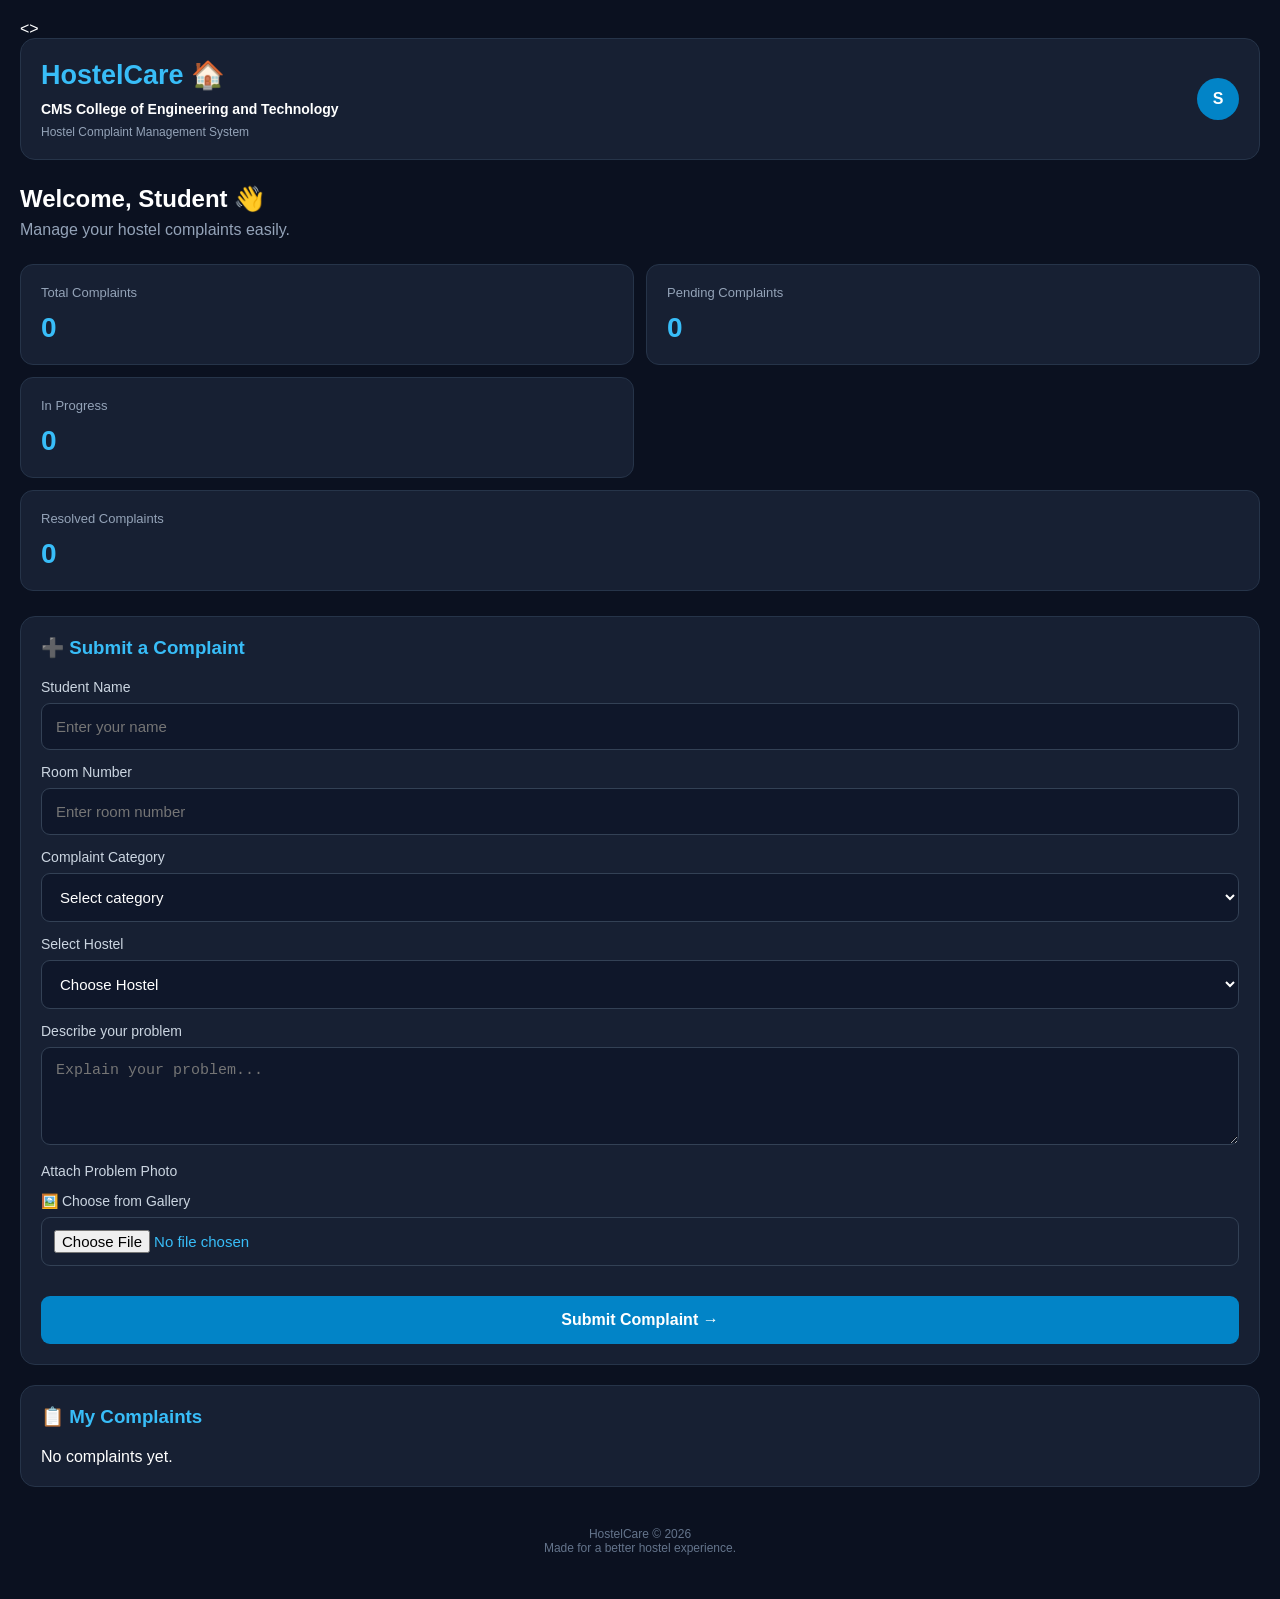
==== student.html @ 088b3d80 "Rename index.html to student.html" ====
<!DOCTYPE html>
<html lang="en">
<>
 <link rel="stylesheet" href="./style.css?v=2"> <meta charset="UTF-8">
  <meta name="viewport" content="width=device-width, initial-scale=1.0">
  <title>HostelCare Dashboard</title>
  <link rel="stylesheet" href="style.css">
</head>

<body>

<header class="header">
  <div>
    <h1>HostelCare 🏠</h1>
    <h3>CMS College of Engineering and Technology</h3>
    <p>Hostel Complaint Management System</p>
  </div>
  <div class="profile">S</div>
</header>

<section class="welcome">
  <h2>Welcome, Student 👋</h2>
  <p>Manage your hostel complaints easily.</p>
</section>

<section class="dashboard">

  <div class="stat-card">
    <p>Total Complaints</p>
    <h2 id="total">0</h2>
  </div>

  <div class="stat-card">
    <p>Pending Complaints</p>
    <h2 id="pending">0</h2>
  </div>
 
<div class="stat-card">
  <p>In Progress</p>
  <h2 id="inProgress">0</h2>
</div>
 
  <div class="stat-card">
    <p>Resolved Complaints</p>
    <h2 id="resolved">0</h2>
  </div>

</section>

<section class="panel">
  <h3>➕ Submit a Complaint</h3>

  <form id="complaintForm">

    <label>Student Name</label>
    <input id="student" type="text" placeholder="Enter your name" required>

    <label>Room Number</label>
    <input id="room" type="text" placeholder="Enter room number" required>

    <label>Complaint Category</label>
    <select id="category" required>
      <option value="">Select category</option>
      <option>Water Problem</option>
      <option>Bathroom Problem</option>
      <option>Electricity Problem</option>
      <option>Food Problem</option>
      <option>Wi-Fi Problem</option>
      <option>Other</option>
    </select>

    <label>Select Hostel</label>
    <select id="hostel" required>
      <option value="">Choose Hostel</option>
      <option>Boys Hostel</option>
      <option>Girls Hostel</option>
    </select>

    <label>Describe your problem</label>
    <textarea id="description" placeholder="Explain your problem..." rows="4" required></textarea>

    <label>Attach Problem Photo</label>
    <label for="galleryPhoto">🖼️ Choose from Gallery</label>
    <input type="file" id="galleryPhoto" accept="image/*">

    <div id="photoPreview"></div>

    <button type="submit">Submit Complaint →</button>

  </form>
</section>

<section class="panel">
  <h3>📋 My Complaints</h3>
  <div id="complaintList">
    <p>No complaints yet.</p>
  </div>
</section>

<footer>
  <p>HostelCare © 2026</p>
  <p>Made for a better hostel experience.</p>
</footer>

<script src="script.js"></script>
</body>
</html>
---- style.css ----
* {
  margin: 0;
  padding: 0;
  box-sizing: border-box;
}

body {
  background: #0b1120;
  color: #ffffff;
  font-family: Arial, sans-serif;
  padding: 20px;
}

.header {
  display: flex;
  justify-content: space-between;
  align-items: center;
  background: #172033;
  padding: 20px;
  border-radius: 15px;
  border: 1px solid #263449;
  margin-bottom: 25px;
}

.header h1 {
  color: #38bdf8;
  font-size: 27px;
  margin-bottom: 10px;
}

.header h3 {
  font-size: 14px;
  color: #ffffff;
  margin-bottom: 8px;
}

.header p {
  color: #94a3b8;
  font-size: 12px;
}

.profile {
  background: #0284c7;
  width: 42px;
  height: 42px;
  border-radius: 50%;
  display: flex;
  align-items: center;
  justify-content: center;
  font-weight: bold;
}

.welcome {
  margin-bottom: 25px;
}

.welcome h2 {
  margin-bottom: 8px;
}

.welcome p {
  color: #94a3b8;
}

.dashboard {
  display: grid;
  grid-template-columns: 1fr 1fr;
  gap: 12px;
  margin-bottom: 25px;
}

.stat-card {
  background: #172033;
  padding: 20px;
  border-radius: 13px;
  border: 1px solid #263449;
}

.stat-card:last-child {
  grid-column: span 2;
}

.stat-card p {
  color: #94a3b8;
  font-size: 13px;
}

.stat-card h2 {
  color: #38bdf8;
  font-size: 28px;
  margin-top: 12px;
}

.panel {
  background: #172033;
  padding: 20px;
  border-radius: 15px;
  border: 1px solid #263449;
  margin-bottom: 20px;
}

.panel h3 {
  color: #38bdf8;
  margin-bottom: 20px;
}

label {
  display: block;
  margin: 14px 0 8px;
  color: #cbd5e1;
  font-size: 14px;
}

input, select, textarea {
  width: 100%;
  padding: 14px;
  background: #0f172a;
  color: white;
  border: 1px solid #334155;
  border-radius: 9px;
  font-size: 15px;
}

textarea {
  resize: vertical;
}

button {
  width: 100%;
  padding: 15px;
  margin-top: 18px;
  background: #0284c7;
  color: white;
  border: none;
  border-radius: 9px;
  font-size: 16px;
  font-weight: bold;
  cursor: pointer;
}

button:active {
  background: #0369a1;
}

footer {
  text-align: center;
  color: #64748b;
  font-size: 12px;
  padding: 20px;
}

input[type="file"] {
  background: #172033;
  padding: 12px;
  margin-bottom: 12px;
  color: #38bdf8;
}

#photoPreview img {
  width: 100%;
  max-height: 250px;
  object-fit: contain;
  border-radius: 12px;
  margin-top: 12px;
  border: 1px solid #38bdf8;
}

/* Complaint cards */

.complaint {
  background: #0f172a;
  border: 1px solid #334155;
  border-radius: 12px;
  padding: 15px;
  margin-bottom: 15px;
  overflow-wrap: anywhere;
}

.complaint h3 {
  color: #38bdf8;
  margin-bottom: 12px;
}

.complaint p {
  color: #cbd5e1;
  margin-bottom: 8px;
}

/* Mobile responsive design */

@media (max-width: 480px) {
  body {
    padding: 12px;
  }

  .header {
    padding: 15px;
    gap: 10px;
  }

  .header h1 {
    font-size: 23px;
  }

  .header h3 {
    font-size: 12px;
  }

  .panel {
    padding: 15px;
  }

  .dashboard {
    gap: 10px;
  }

  .stat-card {
    padding: 15px;
  }

  input, select, textarea {
    font-size: 14px;
  }
  }
---- style.css ----
* {
  margin: 0;
  padding: 0;
  box-sizing: border-box;
}

body {
  background: #0b1120;
  color: #ffffff;
  font-family: Arial, sans-serif;
  padding: 20px;
}

.header {
  display: flex;
  justify-content: space-between;
  align-items: center;
  background: #172033;
  padding: 20px;
  border-radius: 15px;
  border: 1px solid #263449;
  margin-bottom: 25px;
}

.header h1 {
  color: #38bdf8;
  font-size: 27px;
  margin-bottom: 10px;
}

.header h3 {
  font-size: 14px;
  color: #ffffff;
  margin-bottom: 8px;
}

.header p {
  color: #94a3b8;
  font-size: 12px;
}

.profile {
  background: #0284c7;
  width: 42px;
  height: 42px;
  border-radius: 50%;
  display: flex;
  align-items: center;
  justify-content: center;
  font-weight: bold;
}

.welcome {
  margin-bottom: 25px;
}

.welcome h2 {
  margin-bottom: 8px;
}

.welcome p {
  color: #94a3b8;
}

.dashboard {
  display: grid;
  grid-template-columns: 1fr 1fr;
  gap: 12px;
  margin-bottom: 25px;
}

.stat-card {
  background: #172033;
  padding: 20px;
  border-radius: 13px;
  border: 1px solid #263449;
}

.stat-card:last-child {
  grid-column: span 2;
}

.stat-card p {
  color: #94a3b8;
  font-size: 13px;
}

.stat-card h2 {
  color: #38bdf8;
  font-size: 28px;
  margin-top: 12px;
}

.panel {
  background: #172033;
  padding: 20px;
  border-radius: 15px;
  border: 1px solid #263449;
  margin-bottom: 20px;
}

.panel h3 {
  color: #38bdf8;
  margin-bottom: 20px;
}

label {
  display: block;
  margin: 14px 0 8px;
  color: #cbd5e1;
  font-size: 14px;
}

input, select, textarea {
  width: 100%;
  padding: 14px;
  background: #0f172a;
  color: white;
  border: 1px solid #334155;
  border-radius: 9px;
  font-size: 15px;
}

textarea {
  resize: vertical;
}

button {
  width: 100%;
  padding: 15px;
  margin-top: 18px;
  background: #0284c7;
  color: white;
  border: none;
  border-radius: 9px;
  font-size: 16px;
  font-weight: bold;
  cursor: pointer;
}

button:active {
  background: #0369a1;
}

footer {
  text-align: center;
  color: #64748b;
  font-size: 12px;
  padding: 20px;
}

input[type="file"] {
  background: #172033;
  padding: 12px;
  margin-bottom: 12px;
  color: #38bdf8;
}

#photoPreview img {
  width: 100%;
  max-height: 250px;
  object-fit: contain;
  border-radius: 12px;
  margin-top: 12px;
  border: 1px solid #38bdf8;
}

/* Complaint cards */

.complaint {
  background: #0f172a;
  border: 1px solid #334155;
  border-radius: 12px;
  padding: 15px;
  margin-bottom: 15px;
  overflow-wrap: anywhere;
}

.complaint h3 {
  color: #38bdf8;
  margin-bottom: 12px;
}

.complaint p {
  color: #cbd5e1;
  margin-bottom: 8px;
}

/* Mobile responsive design */

@media (max-width: 480px) {
  body {
    padding: 12px;
  }

  .header {
    padding: 15px;
    gap: 10px;
  }

  .header h1 {
    font-size: 23px;
  }

  .header h3 {
    font-size: 12px;
  }

  .panel {
    padding: 15px;
  }

  .dashboard {
    gap: 10px;
  }

  .stat-card {
    padding: 15px;
  }

  input, select, textarea {
    font-size: 14px;
  }
  }
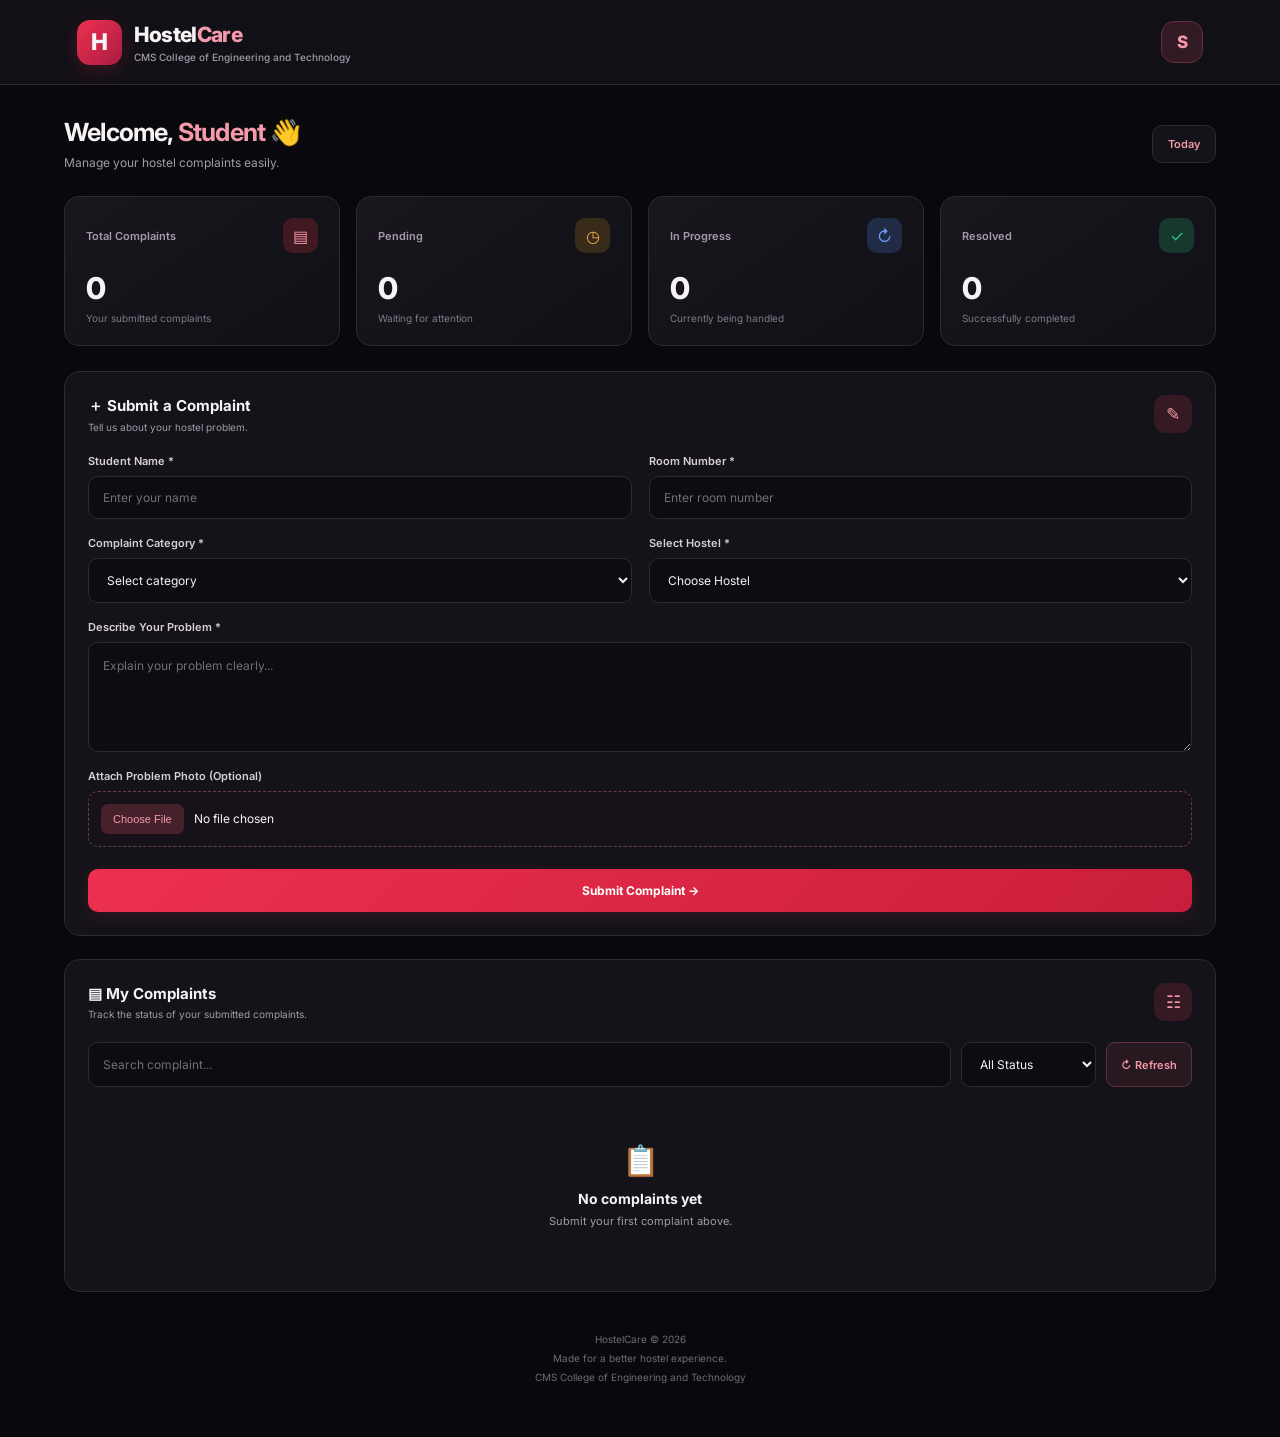
==== commit 8dbd51bd: "Update student dashboard layout and styles Refactor student dashboard HTML structure and styles." ====
--- a/student.html
+++ b/student.html
@@ -1,110 +1,1039 @@
 
 <!DOCTYPE html>
 <html lang="en">
-<>
- <link rel="stylesheet" href="./style.css?v=2"> <meta charset="UTF-8">
-  <meta name="viewport" content="width=device-width, initial-scale=1.0">
-  <title>HostelCare Dashboard</title>
-  <link rel="stylesheet" href="style.css">
+<head>
+<meta charset="UTF-8">
+<meta name="viewport" content="width=device-width, initial-scale=1.0">
+<meta name="theme-color" content="#09090d">
+<title>HostelCare | Student Dashboard</title>
+
+<link rel="preconnect" href="https://fonts.googleapis.com">
+<link href="https://fonts.googleapis.com/css2?family=Inter:wght@400;500;600;700;800&display=swap" rel="stylesheet">
+
+<style>
+:root {
+  --bg:#09090d;
+  --surface:#141319;
+  --surface2:#1c1921;
+  --red:#ed304f;
+  --red-dark:#c91e3b;
+  --rose:#f49aaa;
+  --text:#f7f3f5;
+  --muted:#a39ba7;
+  --border:#302832;
+  --green:#32c58a;
+  --orange:#f3ad4e;
+  --blue:#729bff;
+}
+
+* {
+  margin:0;
+  padding:0;
+  box-sizing:border-box;
+}
+
+body {
+  font-family:Inter,sans-serif;
+  background:var(--bg);
+  color:var(--text);
+  min-height:100vh;
+}
+
+button,input,select,textarea {
+  font:inherit;
+}
+
+button { cursor:pointer; }
+
+.header {
+  min-height:85px;
+  padding:18px 6%;
+  background:#111016;
+  border-bottom:1px solid var(--border);
+  display:flex;
+  align-items:center;
+  justify-content:space-between;
+  gap:15px;
+}
+
+.brand {
+  display:flex;
+  align-items:center;
+  gap:12px;
+}
+
+.brand-icon {
+  width:45px;
+  height:45px;
+  background:linear-gradient(135deg,var(--red),#a91d43);
+  border-radius:13px;
+  display:grid;
+  place-items:center;
+  font-size:23px;
+  font-weight:800;
+  box-shadow:0 5px 20px #ed304f33;
+}
+
+.brand h1 {
+  font-size:21px;
+  font-weight:800;
+  letter-spacing:-.7px;
+}
+
+.brand h1 span { color:var(--rose); }
+
+.brand h3 {
+  font-size:10px;
+  color:var(--muted);
+  margin-top:4px;
+  font-weight:500;
+}
+
+.profile {
+  width:42px;
+  height:42px;
+  display:grid;
+  place-items:center;
+  border-radius:13px;
+  background:#321923;
+  color:var(--rose);
+  border:1px solid #63303d;
+  font-weight:800;
+  font-size:17px;
+}
+
+.container {
+  width:90%;
+  max-width:1250px;
+  margin:auto;
+  padding:32px 0 45px;
+}
+
+.welcome {
+  display:flex;
+  justify-content:space-between;
+  align-items:center;
+  gap:15px;
+  margin-bottom:26px;
+}
+
+.welcome h2 {
+  font-size:25px;
+  letter-spacing:-.8px;
+}
+
+.welcome h2 span { color:var(--rose); }
+
+.welcome p {
+  color:var(--muted);
+  font-size:12px;
+  margin-top:8px;
+}
+
+.date-box {
+  padding:11px 15px;
+  background:var(--surface);
+  border:1px solid var(--border);
+  border-radius:10px;
+  color:var(--rose);
+  font-size:11px;
+  font-weight:600;
+}
+
+/* STATISTICS */
+
+.dashboard {
+  display:grid;
+  grid-template-columns:repeat(4,minmax(0,1fr));
+  gap:16px;
+  margin-bottom:25px;
+}
+
+.stat-card {
+  background:linear-gradient(145deg,#19161e,#111016);
+  border:1px solid var(--border);
+  border-radius:15px;
+  padding:21px;
+  transition:.2s;
+}
+
+.stat-card:hover {
+  transform:translateY(-3px);
+  border-color:#743044;
+}
+
+.stat-top {
+  display:flex;
+  justify-content:space-between;
+  align-items:center;
+}
+
+.stat-card p {
+  color:var(--muted);
+  font-size:11px;
+  font-weight:600;
+}
+
+.stat-icon {
+  width:35px;
+  height:35px;
+  display:grid;
+  place-items:center;
+  border-radius:10px;
+  font-size:16px;
+}
+
+.red { background:#401923; color:var(--rose); }
+.orange { background:#392b19; color:var(--orange); }
+.blue { background:#202b45; color:var(--blue); }
+.green { background:#17382c; color:var(--green); }
+
+.stat-card h2 {
+  font-size:30px;
+  margin-top:17px;
+  font-weight:800;
+}
+
+.stat-note {
+  font-size:10px;
+  color:#817986;
+  margin-top:6px;
+}
+
+/* PANELS */
+
+.panel {
+  background:var(--surface);
+  border:1px solid var(--border);
+  border-radius:16px;
+  padding:23px;
+  margin-bottom:23px;
+  min-width:0;
+}
+
+.panel-heading {
+  display:flex;
+  justify-content:space-between;
+  align-items:center;
+  gap:10px;
+  margin-bottom:21px;
+}
+
+.panel-heading h3 {
+  font-size:15px;
+}
+
+.panel-heading p {
+  color:var(--muted);
+  font-size:10px;
+  margin-top:5px;
+}
+
+.heading-icon {
+  width:38px;
+  height:38px;
+  display:grid;
+  place-items:center;
+  background:#351923;
+  color:var(--rose);
+  border-radius:11px;
+  font-size:17px;
+}
+
+/* FORM */
+
+.form-grid {
+  display:grid;
+  grid-template-columns:1fr 1fr;
+  gap:17px;
+}
+
+.form-group {
+  display:flex;
+  flex-direction:column;
+  gap:8px;
+  min-width:0;
+}
+
+.form-group.full {
+  grid-column:1/-1;
+}
+
+label {
+  color:#d8cfd7;
+  font-size:11px;
+  font-weight:600;
+}
+
+input,select,textarea {
+  width:100%;
+  background:#0d0c11;
+  border:1px solid var(--border);
+  color:var(--text);
+  padding:13px 14px;
+  border-radius:10px;
+  outline:none;
+  font-size:12px;
+  transition:.2s;
+}
+
+input::placeholder,textarea::placeholder {
+  color:#756d78;
+}
+
+input:focus,select:focus,textarea:focus {
+  border-color:var(--red);
+  box-shadow:0 0 0 3px #ed304f16;
+}
+
+select option {
+  background:#17141c;
+  color:white;
+}
+
+textarea {
+  resize:vertical;
+  min-height:110px;
+  line-height:1.6;
+}
+
+.file-input {
+  padding:12px;
+  border:1px dashed #68404b;
+  background:#171219;
+}
+
+.file-input::file-selector-button {
+  background:#46202b;
+  border:0;
+  padding:9px 12px;
+  color:var(--rose);
+  border-radius:7px;
+  margin-right:10px;
+  cursor:pointer;
+  font-size:11px;
+}
+
+#photoPreview {
+  display:none;
+  margin-top:10px;
+}
+
+#photoPreview img {
+  max-width:180px;
+  max-height:150px;
+  border-radius:10px;
+  border:1px solid var(--border);
+  object-fit:cover;
+}
+
+.remove-photo {
+  display:block;
+  background:none;
+  border:0;
+  color:var(--rose);
+  font-size:10px;
+  margin-top:7px;
+}
+
+.submit-btn {
+  width:100%;
+  padding:14px;
+  border:0;
+  border-radius:10px;
+  background:linear-gradient(135deg,var(--red),var(--red-dark));
+  color:white;
+  font-weight:700;
+  font-size:12px;
+  margin-top:5px;
+  box-shadow:0 5px 18px #ed304f25;
+  transition:.2s;
+}
+
+.submit-btn:hover {
+  transform:translateY(-2px);
+  box-shadow:0 8px 24px #ed304f40;
+}
+
+.submit-btn:disabled {
+  opacity:.6;
+  cursor:not-allowed;
+  transform:none;
+}
+
+/* MY COMPLAINTS */
+
+.complaint-toolbar {
+  display:flex;
+  gap:10px;
+  margin-bottom:15px;
+  flex-wrap:wrap;
+}
+
+.complaint-toolbar input {
+  flex:1;
+  min-width:160px;
+}
+
+.complaint-toolbar select {
+  width:auto;
+  min-width:135px;
+}
+
+.refresh-btn {
+  background:#281820;
+  color:var(--rose);
+  border:1px solid #60303d;
+  border-radius:9px;
+  padding:0 14px;
+  font-size:11px;
+  font-weight:600;
+}
+
+.complaint-item {
+  padding:17px;
+  border:1px solid var(--border);
+  background:#100f14;
+  border-radius:12px;
+  margin-bottom:12px;
+  display:flex;
+  justify-content:space-between;
+  gap:15px;
+  align-items:flex-start;
+}
+
+.complaint-main {
+  flex:1;
+  min-width:0;
+}
+
+.complaint-title {
+  display:flex;
+  flex-wrap:wrap;
+  align-items:center;
+  gap:9px;
+}
+
+.complaint-title h4 {
+  font-size:12px;
+}
+
+.complaint-id {
+  font-size:9px;
+  color:#928794;
+}
+
+.complaint-description {
+  color:var(--muted);
+  font-size:11px;
+  line-height:1.6;
+  margin:9px 0;
+  overflow-wrap:anywhere;
+}
+
+.complaint-meta {
+  display:flex;
+  gap:13px;
+  flex-wrap:wrap;
+  font-size:10px;
+  color:#928794;
+}
+
+.complaint-actions {
+  display:flex;
+  flex-direction:column;
+  align-items:flex-end;
+  gap:10px;
+}
+
+.status-badge {
+  padding:7px 10px;
+  border-radius:20px;
+  font-size:9px;
+  font-weight:700;
+  white-space:nowrap;
+}
+
+.status-pending {
+  background:#392b19;
+  color:var(--orange);
+}
+
+.status-progress {
+  background:#202b45;
+  color:var(--blue);
+}
+
+.status-resolved {
+  background:#17382c;
+  color:var(--green);
+}
+
+.details-btn {
+  border:0;
+  background:none;
+  color:var(--rose);
+  font-size:10px;
+  font-weight:700;
+}
+
+.empty-state {
+  text-align:center;
+  padding:40px 15px;
+  color:var(--muted);
+  font-size:11px;
+}
+
+.empty-icon {
+  font-size:30px;
+  margin-bottom:12px;
+}
+
+.empty-state strong {
+  display:block;
+  color:var(--text);
+  font-size:14px;
+  margin-bottom:7px;
+}
+
+/* MODAL */
+
+.modal-overlay {
+  display:none;
+  position:fixed;
+  inset:0;
+  background:#000b;
+  z-index:100;
+  align-items:center;
+  justify-content:center;
+  padding:18px;
+}
+
+.modal-overlay.show { display:flex; }
+
+.modal {
+  width:100%;
+  max-width:480px;
+  max-height:85vh;
+  overflow:auto;
+  background:#19161e;
+  border:1px solid #48313d;
+  border-radius:16px;
+  padding:23px;
+}
+
+.modal-header {
+  display:flex;
+  justify-content:space-between;
+  align-items:center;
+  margin-bottom:18px;
+}
+
+.modal-header h3 { font-size:16px; }
+
+.close-btn {
+  width:32px;
+  height:32px;
+  background:#30232d;
+  color:white;
+  border:0;
+  border-radius:9px;
+  font-size:19px;
+}
+
+.detail-row {
+  padding:12px 0;
+  border-bottom:1px solid var(--border);
+}
+
+.detail-label {
+  color:var(--muted);
+  font-size:10px;
+  margin-bottom:6px;
+}
+
+.detail-value {
+  font-size:12px;
+  line-height:1.6;
+  overflow-wrap:anywhere;
+}
+
+.modal-photo {
+  max-width:100%;
+  max-height:220px;
+  object-fit:contain;
+  border-radius:10px;
+  margin-top:10px;
+}
+
+.footer {
+  text-align:center;
+  padding:15px 0 5px;
+  color:#716a76;
+  font-size:10px;
+  line-height:1.9;
+}
+
+.toast {
+  position:fixed;
+  bottom:22px;
+  left:50%;
+  transform:translate(-50%,20px);
+  background:#17382c;
+  border:1px solid #286b50;
+  color:#a8f1d0;
+  padding:13px 20px;
+  border-radius:10px;
+  font-size:11px;
+  opacity:0;
+  pointer-events:none;
+  transition:.3s;
+  z-index:200;
+  text-align:center;
+}
+
+.toast.show {
+  opacity:1;
+  transform:translate(-50%,0);
+}
+
+@media(max-width:900px) {
+  .dashboard {
+    grid-template-columns:repeat(2,minmax(0,1fr));
+  }
+}
+
+@media(max-width:600px) {
+  .header { padding:15px 5%; }
+  .brand h1 { font-size:18px; }
+  .brand h3 { font-size:9px; }
+  .container {
+    width:92%;
+    padding-top:23px;
+  }
+  .welcome h2 { font-size:20px; }
+  .date-box { display:none; }
+  .dashboard { gap:10px; }
+  .stat-card { padding:15px; }
+  .stat-card h2 { font-size:25px; }
+  .stat-card p { font-size:10px; }
+  .panel { padding:17px; }
+  .form-grid { grid-template-columns:1fr; }
+  .form-group.full { grid-column:auto; }
+  .complaint-item { flex-direction:column; }
+  .complaint-actions {
+    width:100%;
+    flex-direction:row;
+    align-items:center;
+    justify-content:space-between;
+  }
+  .complaint-toolbar {
+    flex-direction:column;
+  }
+  .complaint-toolbar select,
+  .complaint-toolbar input,
+  .refresh-btn {
+    width:100%;
+    min-height:42px;
+  }
+}
+
+@media(max-width:350px) {
+  .stat-card { padding:12px; }
+  .stat-card h2 { font-size:22px; }
+}
+</style>
 </head>
 
 <body>
 
 <header class="header">
-  <div>
-    <h1>HostelCare 🏠</h1>
-    <h3>CMS College of Engineering and Technology</h3>
-    <p>Hostel Complaint Management System</p>
+  <div class="brand">
+    <div class="brand-icon">H</div>
+    <div>
+      <h1>Hostel<span>Care</span></h1>
+      <h3>CMS College of Engineering and Technology</h3>
+    </div>
   </div>
   <div class="profile">S</div>
 </header>
 
-<section class="welcome">
-  <h2>Welcome, Student 👋</h2>
-  <p>Manage your hostel complaints easily.</p>
-</section>
-
-<section class="dashboard">
-
-  <div class="stat-card">
-    <p>Total Complaints</p>
-    <h2 id="total">0</h2>
+<main class="container">
+
+  <section class="welcome">
+    <div>
+      <h2>Welcome, <span>Student</span> 👋</h2>
+      <p>Manage your hostel complaints easily.</p>
+    </div>
+    <div class="date-box" id="todayDate">Today</div>
+  </section>
+
+  <!-- DASHBOARD STATISTICS -->
+
+  <section class="dashboard">
+
+    <div class="stat-card">
+      <div class="stat-top">
+        <p>Total Complaints</p>
+        <div class="stat-icon red">▤</div>
+      </div>
+      <h2 id="total">0</h2>
+      <div class="stat-note">Your submitted complaints</div>
+    </div>
+
+    <div class="stat-card">
+      <div class="stat-top">
+        <p>Pending</p>
+        <div class="stat-icon orange">◷</div>
+      </div>
+      <h2 id="pending">0</h2>
+      <div class="stat-note">Waiting for attention</div>
+    </div>
+
+    <div class="stat-card">
+      <div class="stat-top">
+        <p>In Progress</p>
+        <div class="stat-icon blue">↻</div>
+      </div>
+      <h2 id="inProgress">0</h2>
+      <div class="stat-note">Currently being handled</div>
+    </div>
+
+    <div class="stat-card">
+      <div class="stat-top">
+        <p>Resolved</p>
+        <div class="stat-icon green">✓</div>
+      </div>
+      <h2 id="resolved">0</h2>
+      <div class="stat-note">Successfully completed</div>
+    </div>
+
+  </section>
+
+  <!-- SUBMIT COMPLAINT -->
+
+  <section class="panel" id="submitComplaint">
+
+    <div class="panel-heading">
+      <div>
+        <h3>＋ Submit a Complaint</h3>
+        <p>Tell us about your hostel problem.</p>
+      </div>
+      <div class="heading-icon">✎</div>
+    </div>
+
+    <form id="complaintForm">
+
+      <div class="form-grid">
+
+        <div class="form-group">
+          <label for="student">Student Name *</label>
+          <input id="student" type="text"
+            placeholder="Enter your name" required maxlength="80">
+        </div>
+
+        <div class="form-group">
+          <label for="room">Room Number *</label>
+          <input id="room" type="text"
+            placeholder="Enter room number" required maxlength="30">
+        </div>
+
+        <div class="form-group">
+          <label for="category">Complaint Category *</label>
+          <select id="category" required>
+            <option value="">Select category</option>
+            <option>Water Problem</option>
+            <option>Bathroom Problem</option>
+            <option>Electricity Problem</option>
+            <option>Food Problem</option>
+            <option>Wi-Fi Problem</option>
+            <option>Cleaning Problem</option>
+            <option>Maintenance Problem</option>
+            <option>Other</option>
+          </select>
+        </div>
+
+        <div class="form-group">
+          <label for="hostel">Select Hostel *</label>
+          <select id="hostel" required>
+            <option value="">Choose Hostel</option>
+            <option>Boys Hostel</option>
+            <option>Girls Hostel</option>
+          </select>
+        </div>
+
+        <div class="form-group full">
+          <label for="description">Describe Your Problem *</label>
+          <textarea id="description"
+            placeholder="Explain your problem clearly..."
+            required maxlength="2000"></textarea>
+        </div>
+
+        <div class="form-group full">
+          <label for="galleryPhoto">Attach Problem Photo (Optional)</label>
+          <input class="file-input" type="file"
+            id="galleryPhoto" accept="image/*">
+          <div id="photoPreview"></div>
+        </div>
+
+        <div class="form-group full">
+          <button class="submit-btn" id="submitBtn" type="submit">
+            Submit Complaint →
+          </button>
+        </div>
+
+      </div>
+
+    </form>
+  </section>
+
+  <!-- MY COMPLAINTS -->
+
+  <section class="panel" id="myComplaints">
+
+    <div class="panel-heading">
+      <div>
+        <h3>▤ My Complaints</h3>
+        <p>Track the status of your submitted complaints.</p>
+      </div>
+      <div class="heading-icon">☷</div>
+    </div>
+
+    <div class="complaint-toolbar">
+      <input type="search" id="searchInput"
+        placeholder="Search complaint...">
+
+      <select id="statusFilter">
+        <option value="All">All Status</option>
+        <option value="Pending">Pending</option>
+        <option value="In Progress">In Progress</option>
+        <option value="Resolved">Resolved</option>
+      </select>
+
+      <button class="refresh-btn" type="button" onclick="refreshDashboard()">
+        ↻ Refresh
+      </button>
+    </div>
+
+    <div id="complaintList">
+      <div class="empty-state">
+        <div class="empty-icon">📋</div>
+        <strong>No complaints yet</strong>
+        Submit your first complaint above.
+      </div>
+    </div>
+
+  </section>
+
+  <footer class="footer">
+    <p>HostelCare © 2026</p>
+    <p>Made for a better hostel experience.</p>
+    <p>CMS College of Engineering and Technology</p>
+  </footer>
+
+</main>
+
+<!-- DETAILS MODAL -->
+
+<div class="modal-overlay" id="detailsModal"
+  onclick="closeModalOutside(event)">
+
+  <div class="modal">
+    <div class="modal-header">
+      <h3>Complaint Details</h3>
+      <button class="close-btn" onclick="closeModal()">×</button>
+    </div>
+    <div id="modalContent"></div>
   </div>
 
-  <div class="stat-card">
-    <p>Pending Complaints</p>
-    <h2 id="pending">0</h2>
-  </div>
+</div>
+
+<div class="toast" id="toast"></div>
+
+<script>
+
+/* =====================================
+   STORAGE - EXISTING KEY PRESERVED
+===================================== */
+
+const STORAGE_KEY = "hostelCareComplaints";
+
+function getComplaints() {
+  try {
+    const data = localStorage.getItem(STORAGE_KEY);
+    const parsed = data ? JSON.parse(data) : [];
+    return Array.isArray(parsed) ? parsed : [];
+  } catch(error) {
+    console.error("Storage error:", error);
+    return [];
+  }
+}
+
+let complaints = getComplaints();
+
+function saveComplaints() {
+  try {
+    localStorage.setItem(
+      STORAGE_KEY,
+      JSON.stringify(complaints)
+    );
+    return true;
+  } catch(error) {
+    console.error("Save error:", error);
+    showToast("Unable to save. Storage may be full.");
+    return false;
+  }
+}
+
+/* =====================================
+   HELPERS
+===================================== */
+
+function safeText(value) {
+  return value === null || value === undefined
+    ? ""
+    : String(value);
+}
+
+function getStatus(c) {
+  const status = safeText(c.status).trim().toLowerCase();
+
+  if(status === "resolved") return "Resolved";
+
+  if(status === "in progress" || status === "in-progress") {
+    return "In Progress";
+  }
+
+  return "Pending";
+}
+
+function getStudentName(c) {
+  return c.name || c.studentName || "Unknown Student";
+}
+
+function getRoom(c) {
+  return c.room || c.roomNo || "Not specified";
+}
+
+function getCurrentStudentComplaints() {
+  const name = document.getElementById("student").value
+    .trim().toLowerCase();
+
+  if(!name) return [];
+
+  return getComplaints().filter(c =>
+    getStudentName(c).trim().toLowerCase() === name
+  );
+}
+
+function showToast(message) {
+  const toast = document.getElementById("toast");
+  toast.textContent = message;
+  toast.classList.add("show");
+
+  setTimeout(() => {
+    toast.classList.remove("show");
+  }, 2800);
+}
+
+/* =====================================
+   DATE
+===================================== */
+
+document.getElementById("todayDate").textContent =
+  new Date().toLocaleDateString("en-IN", {
+    weekday:"short",
+    day:"numeric",
+    month:"short",
+    year:"numeric"
+  });
+
+/* =====================================
+   PHOTO PREVIEW AND COMPRESSION
+===================================== */
+
+let selectedPhoto = "";
+
+const photoInput = document.getElementById("galleryPhoto");
+const photoPreview = document.getElementById("photoPreview");
+
+photoInput.addEventListener("change", function() {
+
+  const file = this.files[0];
+
+  selectedPhoto = "";
+  photoPreview.innerHTML = "";
+  photoPreview.style.display = "none";
+
+  if(!file) return;
+
+  if(!file.type.startsWith("image/")) {
+    showToast("Please select a valid image.");
+    this.value = "";
+    return;
+  }
+
+  if(file.size > 10 * 1024 * 1024) {
+    showToast("Image must be smaller than 10 MB.");
+    this.value = "";
+    return;
+  }
+
+  const reader = new FileReader();
+
+  reader.onload = function(event) {
+
+    const image = new Image();
+
+    image.onload = function() {
+
+      const canvas = document.createElement("canvas");
+
+      const maxSize = 900;
+      let width = image.width;
+      let height = image.height;
+
+      if(width > height && width > maxSize) {
+        height = Math.round(height * maxSize / width);
+        width = maxSize;
+      } else if(height > maxSize) {
+        width = Math.round(width * maxSize / height);
+        height = maxSize;
+      }
+
+      canvas.width = width;
+      canvas.height = height;
+
+      const ctx = canvas.getContext("2d");
+      ctx.drawImage(image, 0, 0, width, height);
+
+      selectedPhoto = canvas.toDataURL("image/jpeg", 0.65);
+
+      photoPreview.style.display = "block";
+
+      const previewImage = document.createElement("img");
+      previewImage.src = selectedPhoto;
+      previewImage.alt = "Selected complaint photo";
+
+      const removeButton = document.createElement("button");
+      removeButton.type = "button";
+      removeButton.className = "remove-photo";
+      removeButton.textContent = "Remove Photo";
+
+      removeButton.onclick = function() {
+        selectedPhoto = "";
+        photoInput.value = "";
+        photoPreview.innerHTML = "";
+        photoPreview.style.display = "none";
+      };
+
+      photoPreview.append(previewImage, removeButton);
+    };
+
+    image.onerror = function() {
+      showToast("Unable to read this image.");
+      photoInput.value = "";
+    };
+
+    image.src = event.target.result;
  
-<div class="stat-card">
-  <p>In Progress</p>
-  <h2 id="inProgress">0</h2>
-</div>
- 
-  <div class="stat-card">
-    <p>Resolved Complaints</p>
-    <h2 id="resolved">0</h2>
-  </div>
-
-</section>
-
-<section class="panel">
-  <h3>➕ Submit a Complaint</h3>
-
-  <form id="complaintForm">
-
-    <label>Student Name</label>
-    <input id="student" type="text" placeholder="Enter your name" required>
-
-    <label>Room Number</label>
-    <input id="room" type="text" placeholder="Enter room number" required>
-
-    <label>Complaint Category</label>
-    <select id="category" required>
-      <option value="">Select category</option>
-      <option>Water Problem</option>
-      <option>Bathroom Problem</option>
-      <option>Electricity Problem</option>
-      <option>Food Problem</option>
-      <option>Wi-Fi Problem</option>
-      <option>Other</option>
-    </select>
-
-    <label>Select Hostel</label>
-    <select id="hostel" required>
-      <option value="">Choose Hostel</option>
-      <option>Boys Hostel</option>
-      <option>Girls Hostel</option>
-    </select>
-
-    <label>Describe your problem</label>
-    <textarea id="description" placeholder="Explain your problem..." rows="4" required></textarea>
-
-    <label>Attach Problem Photo</label>
-    <label for="galleryPhoto">🖼️ Choose from Gallery</label>
-    <input type="file" id="galleryPhoto" accept="image/*">
-
-    <div id="photoPreview"></div>
-
-    <button type="submit">Submit Complaint →</button>
-
-  </form>
-</section>
-
-<section class="panel">
-  <h3>📋 My Complaints</h3>
-  <div id="complaintList">
-    <p>No complaints yet.</p>
-  </div>
-</section>
-
-<footer>
-  <p>HostelCare © 2026</p>
-  <p>Made for a better hostel experience.</p>
-</footer>
-
-<script src="script.js"></script>
-</body>
-</html>
-
-                        
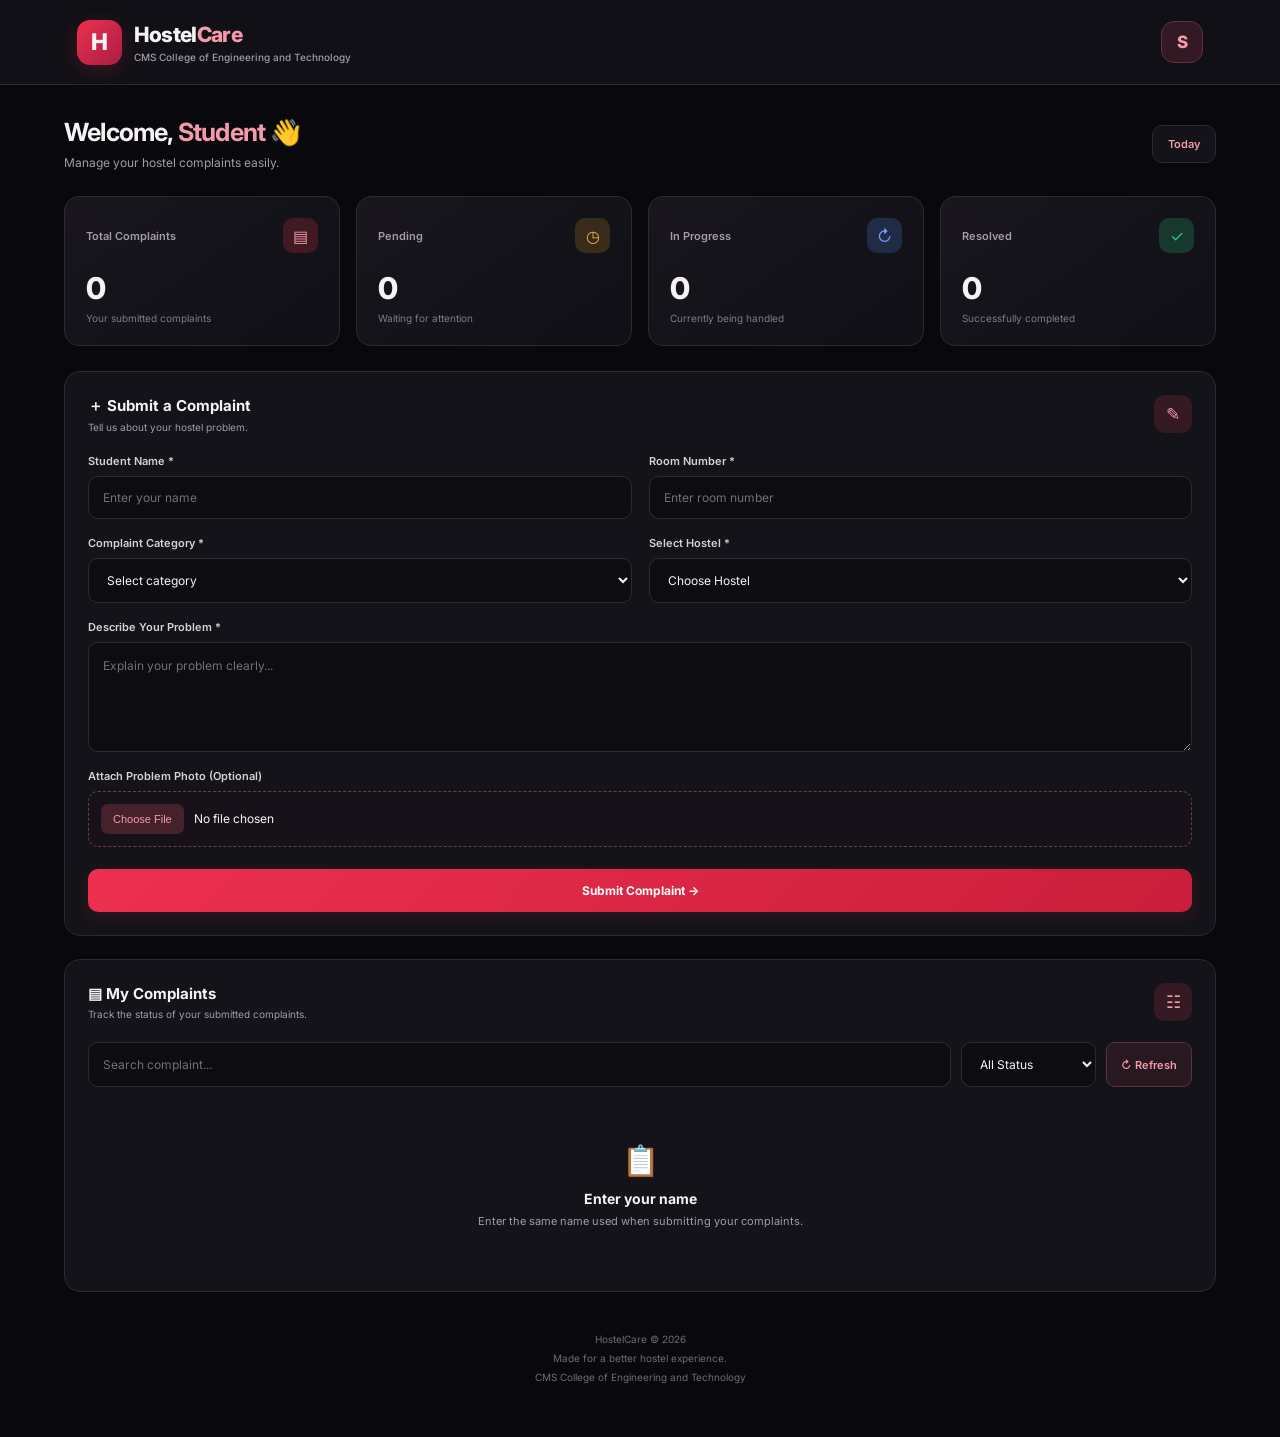
==== commit 4777d8ff: "Refactor student.html for clarity and updates Removed commented-out sections and simplified CSS rule" ====
--- a/student.html
+++ b/student.html
@@ -140,8 +140,6 @@
   font-weight:600;
 }
 
-/* STATISTICS */
-
 .dashboard {
   display:grid;
   grid-template-columns:repeat(4,minmax(0,1fr));
@@ -200,8 +198,6 @@
   margin-top:6px;
 }
 
-/* PANELS */
-
 .panel {
   background:var(--surface);
   border:1px solid var(--border);
@@ -219,9 +215,7 @@
   margin-bottom:21px;
 }
 
-.panel-heading h3 {
-  font-size:15px;
-}
+.panel-heading h3 { font-size:15px; }
 
 .panel-heading p {
   color:var(--muted);
@@ -240,8 +234,6 @@
   font-size:17px;
 }
 
-/* FORM */
-
 .form-grid {
   display:grid;
   grid-template-columns:1fr 1fr;
@@ -255,9 +247,7 @@
   min-width:0;
 }
 
-.form-group.full {
-  grid-column:1/-1;
-}
+.form-group.full { grid-column:1/-1; }
 
 label {
   color:#d8cfd7;
@@ -277,9 +267,7 @@
   transition:.2s;
 }
 
-input::placeholder,textarea::placeholder {
-  color:#756d78;
-}
+input::placeholder,textarea::placeholder { color:#756d78; }
 
 input:focus,select:focus,textarea:focus {
   border-color:var(--red);
@@ -361,8 +349,6 @@
   transform:none;
 }
 
-/* MY COMPLAINTS */
-
 .complaint-toolbar {
   display:flex;
   gap:10px;
@@ -414,9 +400,7 @@
   gap:9px;
 }
 
-.complaint-title h4 {
-  font-size:12px;
-}
+.complaint-title h4 { font-size:12px; }
 
 .complaint-id {
   font-size:9px;
@@ -495,8 +479,6 @@
   font-size:14px;
   margin-bottom:7px;
 }
-
-/* MODAL */
 
 .modal-overlay {
   display:none;
@@ -590,6 +572,7 @@
   transition:.3s;
   z-index:200;
   text-align:center;
+  max-width:90%;
 }
 
 .toast.show {
@@ -598,19 +581,14 @@
 }
 
 @media(max-width:900px) {
-  .dashboard {
-    grid-template-columns:repeat(2,minmax(0,1fr));
-  }
+  .dashboard { grid-template-columns:repeat(2,minmax(0,1fr)); }
 }
 
 @media(max-width:600px) {
   .header { padding:15px 5%; }
   .brand h1 { font-size:18px; }
   .brand h3 { font-size:9px; }
-  .container {
-    width:92%;
-    padding-top:23px;
-  }
+  .container { width:92%; padding-top:23px; }
   .welcome h2 { font-size:20px; }
   .date-box { display:none; }
   .dashboard { gap:10px; }
@@ -627,9 +605,7 @@
     align-items:center;
     justify-content:space-between;
   }
-  .complaint-toolbar {
-    flex-direction:column;
-  }
+  .complaint-toolbar { flex-direction:column; }
   .complaint-toolbar select,
   .complaint-toolbar input,
   .refresh-btn {
@@ -655,20 +631,18 @@
       <h3>CMS College of Engineering and Technology</h3>
     </div>
   </div>
-  <div class="profile">S</div>
+  <div class="profile" id="profileLetter">S</div>
 </header>
 
 <main class="container">
 
   <section class="welcome">
     <div>
-      <h2>Welcome, <span>Student</span> 👋</h2>
+      <h2>Welcome, <span id="welcomeName">Student</span> 👋</h2>
       <p>Manage your hostel complaints easily.</p>
     </div>
     <div class="date-box" id="todayDate">Today</div>
   </section>
-
-  <!-- DASHBOARD STATISTICS -->
 
   <section class="dashboard">
 
@@ -709,8 +683,6 @@
     </div>
 
   </section>
-
-  <!-- SUBMIT COMPLAINT -->
 
   <section class="panel" id="submitComplaint">
 
@@ -783,11 +755,8 @@
         </div>
 
       </div>
-
     </form>
   </section>
-
-  <!-- MY COMPLAINTS -->
 
   <section class="panel" id="myComplaints">
 
@@ -818,8 +787,8 @@
     <div id="complaintList">
       <div class="empty-state">
         <div class="empty-icon">📋</div>
-        <strong>No complaints yet</strong>
-        Submit your first complaint above.
+        <strong>Enter your name</strong>
+        Enter the same name used when submitting your complaints.
       </div>
     </div>
 
@@ -832,8 +801,6 @@
   </footer>
 
 </main>
-
-<!-- DETAILS MODAL -->
 
 <div class="modal-overlay" id="detailsModal"
   onclick="closeModalOutside(event)">
@@ -852,9 +819,7 @@
 
 <script>
 
-/* =====================================
-   STORAGE - EXISTING KEY PRESERVED
-===================================== */
+/* STORAGE */
 
 const STORAGE_KEY = "hostelCareComplaints";
 
@@ -873,10 +838,7 @@
 
 function saveComplaints() {
   try {
-    localStorage.setItem(
-      STORAGE_KEY,
-      JSON.stringify(complaints)
-    );
+    localStorage.setItem(STORAGE_KEY, JSON.stringify(complaints));
     return true;
   } catch(error) {
     console.error("Save error:", error);
@@ -885,14 +847,23 @@
   }
 }
 
-/* =====================================
-   HELPERS
-===================================== */
+/* HELPERS */
 
 function safeText(value) {
   return value === null || value === undefined
-    ? ""
-    : String(value);
+    ? "" : String(value);
+}
+
+function escapeHTML(value) {
+  return safeText(value).replace(/[&<>"']/g, function(char) {
+    return {
+      "&":"&amp;",
+      "<":"&lt;",
+      ">":"&gt;",
+      '"':"&quot;",
+      "'":"&#039;"
+    }[char];
+  });
 }
 
 function getStatus(c) {
@@ -922,7 +893,7 @@
   if(!name) return [];
 
   return getComplaints().filter(c =>
-    getStudentName(c).trim().toLowerCase() === name
+    safeText(getStudentName(c)).trim().toLowerCase() === name
   );
 }
 
@@ -931,14 +902,13 @@
   toast.textContent = message;
   toast.classList.add("show");
 
-  setTimeout(() => {
+  clearTimeout(window.toastTimer);
+  window.toastTimer = setTimeout(() => {
     toast.classList.remove("show");
   }, 2800);
 }
 
-/* =====================================
-   DATE
-===================================== */
+/* DATE */
 
 document.getElementById("todayDate").textContent =
   new Date().toLocaleDateString("en-IN", {
@@ -948,9 +918,7 @@
     year:"numeric"
   });
 
-/* =====================================
-   PHOTO PREVIEW AND COMPRESSION
-===================================== */
+/* PHOTO PREVIEW AND COMPRESSION */
 
 let selectedPhoto = "";
 
@@ -958,7 +926,6 @@
 const photoPreview = document.getElementById("photoPreview");
 
 photoInput.addEventListener("change", function() {
-
   const file = this.files[0];
 
   selectedPhoto = "";
@@ -982,14 +949,12 @@
   const reader = new FileReader();
 
   reader.onload = function(event) {
-
     const image = new Image();
 
     image.onload = function() {
-
       const canvas = document.createElement("canvas");
-
       const maxSize = 900;
+
       let width = image.width;
       let height = image.height;
 
@@ -1036,4 +1001,17 @@
     };
 
     image.src = event.target.result;
- 
+  };
+
+  reader.onerror = function() {
+    showToast("Unable to read this file.");
+    photoInput.value = "";
+  };
+
+  reader.readAsDataURL(file);
+});
+
+/* UPDATE DASHBOARD */
+
+function updateDashboard() {
+  const studentComplaints 
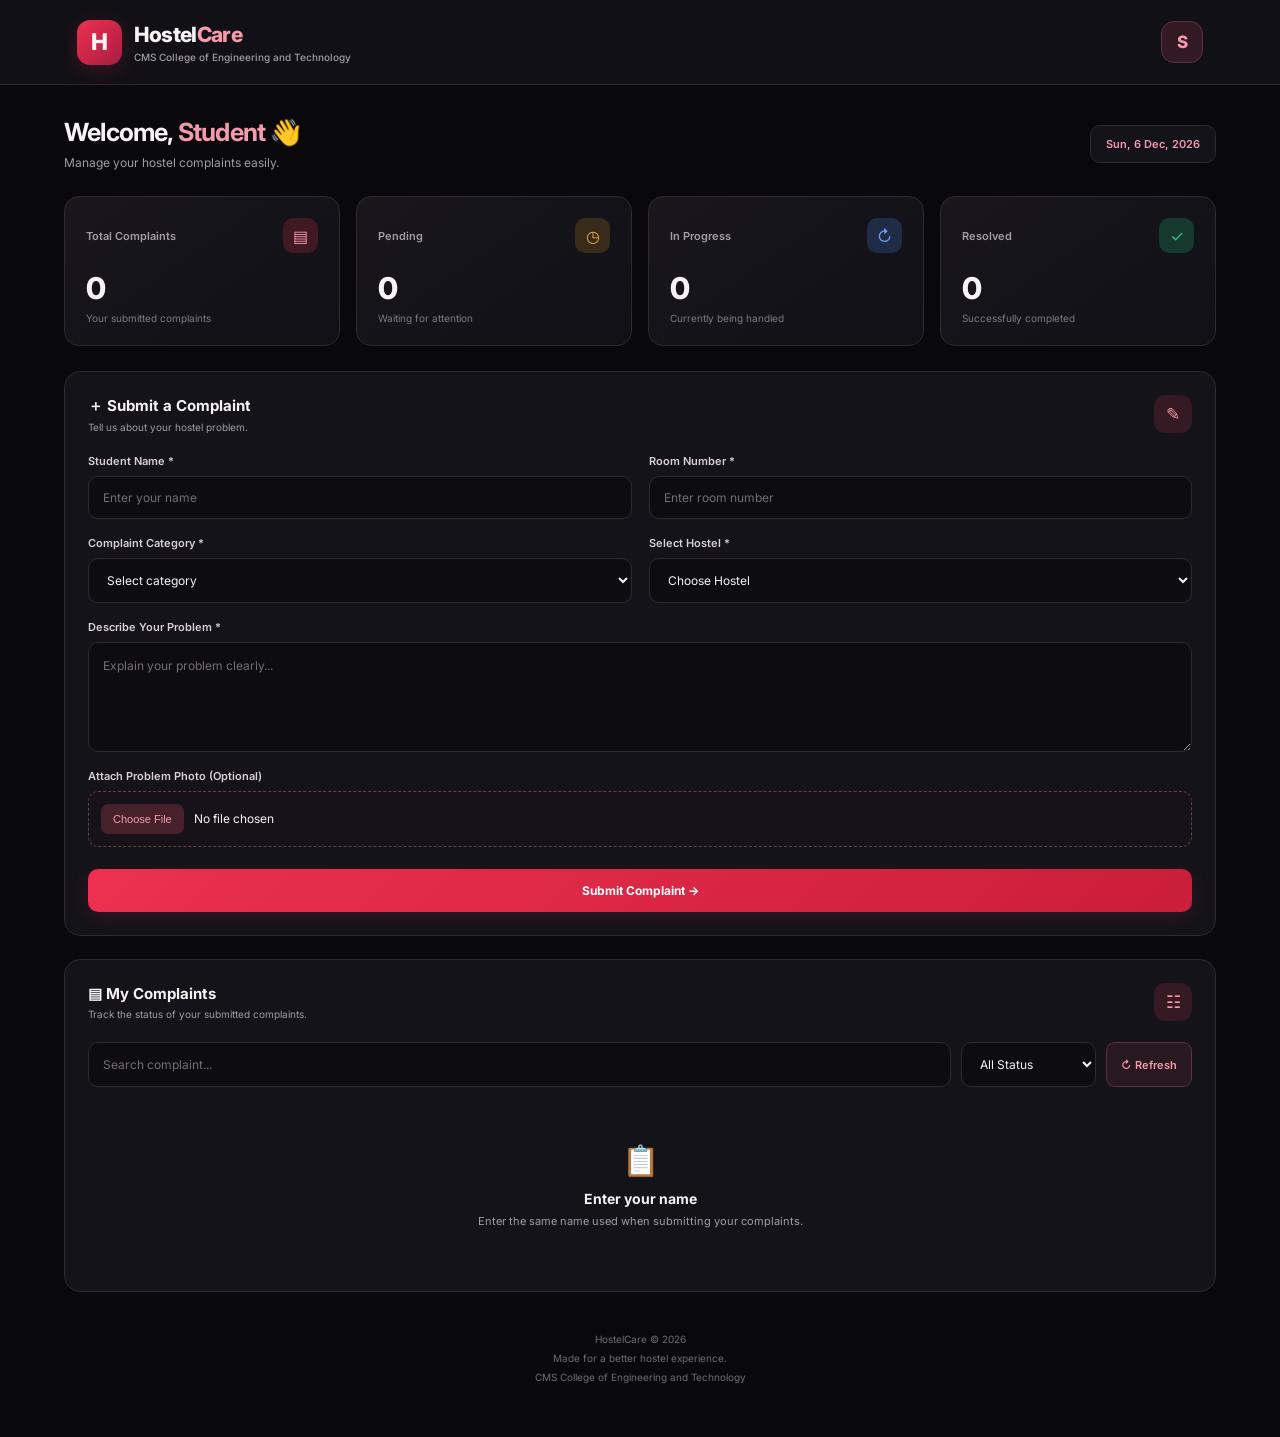
==== commit 58d4f97e: "Update student.html" ====
--- a/student.html
+++ b/student.html
@@ -1014,4 +1014,312 @@
 /* UPDATE DASHBOARD */
 
 function updateDashboard() {
-  const studentComplaints 
+  const studentComplaints = getCurrentStudentComplaints();
+
+  const total = studentComplaints.length;
+  const pending = studentComplaints.filter(c => getStatus(c) === "Pending").length;
+  const inProgress = studentComplaints.filter(c => getStatus(c) === "In Progress").length;
+  const resolved = studentComplaints.filter(c => getStatus(c) === "Resolved").length;
+
+  document.getElementById("total").textContent = total;
+  document.getElementById("pending").textContent = pending;
+  document.getElementById("inProgress").textContent = inProgress;
+  document.getElementById("resolved").textContent = resolved;
+
+  const name = document.getElementById("student").value.trim();
+
+  document.getElementById("welcomeName").textContent =
+    name || "Student";
+
+  document.getElementById("profileLetter").textContent =
+    name ? name.charAt(0).toUpperCase() : "S";
+}
+
+/* STATUS BADGE */
+
+function getStatusClass(status) {
+  if(status === "Resolved") return "status-resolved";
+  if(status === "In Progress") return "status-progress";
+  return "status-pending";
+}
+
+/* RENDER COMPLAINTS */
+
+function renderComplaints() {
+  const list = document.getElementById("complaintList");
+  const studentComplaints = getCurrentStudentComplaints();
+
+  if(!document.getElementById("student").value.trim()) {
+    list.innerHTML = `
+      <div class="empty-state">
+        <div class="empty-icon">📋</div>
+        <strong>Enter your name</strong>
+        Enter the same name used when submitting your complaints.
+      </div>`;
+    return;
+  }
+
+  const search = document.getElementById("searchInput")
+    .value.trim().toLowerCase();
+
+  const filter = document.getElementById("statusFilter").value;
+
+  const filtered = studentComplaints.filter(c => {
+    const status = getStatus(c);
+
+    const text = [
+      c.category,
+      c.description,
+      c.hostel,
+      c.room,
+      c.id
+    ].map(safeText).join(" ").toLowerCase();
+
+    return text.includes(search) &&
+      (filter === "All" || status === filter);
+  });
+
+  if(filtered.length === 0) {
+    list.innerHTML = `
+      <div class="empty-state">
+        <div class="empty-icon">📭</div>
+        <strong>No complaints found</strong>
+        No complaints match your name or search.
+      </div>`;
+    return;
+  }
+
+  list.innerHTML = filtered.map(c => {
+    const status = getStatus(c);
+    const id = safeText(c.id || "HC-" + "N/A");
+
+    return `
+      <div class="complaint-item">
+        <div class="complaint-main">
+          <div class="complaint-title">
+            <h4>${escapeHTML(c.category || "General Complaint")}</h4>
+            <span class="complaint-id">${escapeHTML(id)}</span>
+          </div>
+
+          <p class="complaint-description">
+            ${escapeHTML(c.description || "No description")}
+          </p>
+
+          <div class="complaint-meta">
+            <span>Room: ${escapeHTML(getRoom(c))}</span>
+            <span>${escapeHTML(c.hostel || "Hostel")}</span>
+            <span>${escapeHTML(c.date || "")}</span>
+          </div>
+        </div>
+
+        <div class="complaint-actions">
+          <span class="status-badge ${getStatusClass(status)}">
+            ${escapeHTML(status)}
+          </span>
+
+          <button class="details-btn"
+            type="button"
+            onclick="showDetails('${escapeHTML(id)}')">
+            View Details →
+          </button>
+        </div>
+      </div>`;
+  }).join("");
+}
+
+/* DETAILS MODAL */
+
+function showDetails(id) {
+  const complaint = getCurrentStudentComplaints().find(c =>
+    safeText(c.id || "HC-N/A") === id
+  );
+
+  if(!complaint) {
+    showToast("Complaint not found.");
+    return;
+  }
+
+  const status = getStatus(complaint);
+
+  const content = document.getElementById("modalContent");
+
+  content.innerHTML = `
+    <div class="detail-row">
+      <div class="detail-label">Complaint ID</div>
+      <div class="detail-value">${escapeHTML(complaint.id || "Not available")}</div>
+    </div>
+
+    <div class="detail-row">
+      <div class="detail-label">Student Name</div>
+      <div class="detail-value">${escapeHTML(getStudentName(complaint))}</div>
+    </div>
+
+    <div class="detail-row">
+      <div class="detail-label">Room Number</div>
+      <div class="detail-value">${escapeHTML(getRoom(complaint))}</div>
+    </div>
+
+    <div class="detail-row">
+      <div class="detail-label">Category</div>
+      <div class="detail-value">${escapeHTML(complaint.category || "")}</div>
+    </div>
+
+    <div class="detail-row">
+      <div class="detail-label">Hostel</div>
+      <div class="detail-value">${escapeHTML(complaint.hostel || "")}</div>
+    </div>
+
+    <div class="detail-row">
+      <div class="detail-label">Description</div>
+      <div class="detail-value">${escapeHTML(complaint.description || "")}</div>
+    </div>
+
+    <div class="detail-row">
+      <div class="detail-label">Date & Time</div>
+      <div class="detail-value">
+        ${escapeHTML(complaint.date || "")}
+        ${escapeHTML(complaint.time || "")}
+      </div>
+    </div>
+
+    <div class="detail-row">
+      <div class="detail-label">Current Status</div>
+      <div class="detail-value">
+        <span class="status-badge ${getStatusClass(status)}">
+          ${escapeHTML(status)}
+        </span>
+      </div>
+    </div>
+
+    ${complaint.photo ? `
+      <div class="detail-row">
+        <div class="detail-label">Attached Photo</div>
+        <img class="modal-photo"
+          src="${escapeHTML(complaint.photo)}"
+          alt="Complaint photo">
+      </div>` : ""}
+  `;
+
+  document.getElementById("detailsModal").classList.add("show");
+}
+
+function closeModal() {
+  document.getElementById("detailsModal").classList.remove("show");
+}
+
+function closeModalOutside(event) {
+  if(event.target.id === "detailsModal") {
+    closeModal();
+  }
+}
+
+/* SUBMIT COMPLAINT */
+
+document.getElementById("complaintForm")
+.addEventListener("submit", function(event) {
+  event.preventDefault();
+
+  const student = document.getElementById("student").value.trim();
+  const room = document.getElementById("room").value.trim();
+  const category = document.getElementById("category").value;
+  const hostel = document.getElementById("hostel").value;
+  const description = document.getElementById("description").value.trim();
+
+  if(!student || !room || !category || !hostel || !description) {
+    showToast("Please fill all required fields.");
+    return;
+  }
+
+  const submitBtn = document.getElementById("submitBtn");
+  submitBtn.disabled = true;
+  submitBtn.textContent = "Submitting...";
+
+  const now = new Date();
+
+  const newComplaint = {
+    id: "HC-" + Date.now(),
+    name: student,
+    studentName: student,
+    room: room,
+    category: category,
+    hostel: hostel,
+    description: description,
+    date: now.toLocaleDateString("en-IN"),
+    time: now.toLocaleTimeString("en-IN"),
+    status: "Pending",
+    photo: selectedPhoto
+  };
+
+  complaints = getComplaints();
+  complaints.push(newComplaint);
+
+  const saved = saveComplaints();
+
+  submitBtn.disabled = false;
+  submitBtn.textContent = "Submit Complaint →";
+
+  if(!saved) return;
+
+  document.getElementById("searchInput").value = "";
+  document.getElementById("statusFilter").value = "All";
+
+  selectedPhoto = "";
+  photoInput.value = "";
+  photoPreview.innerHTML = "";
+  photoPreview.style.display = "none";
+
+  document.getElementById("room").value = "";
+  document.getElementById("category").value = "";
+  document.getElementById("hostel").value = "";
+  document.getElementById("description").value = "";
+
+  updateDashboard();
+  renderComplaints();
+
+  showToast("Complaint submitted successfully!");
+
+  document.getElementById("myComplaints").scrollIntoView({
+    behavior:"smooth",
+    block:"start"
+  });
+});
+
+/* REFRESH */
+
+function refreshDashboard() {
+  complaints = getComplaints();
+  updateDashboard();
+  renderComplaints();
+  showToast("Dashboard refreshed.");
+}
+
+/* LIVE NAME FILTER */
+
+document.getElementById("student").addEventListener("input", function() {
+  updateDashboard();
+  renderComplaints();
+});
+
+document.getElementById("searchInput").addEventListener("input", renderComplaints);
+document.getElementById("statusFilter").addEventListener("change", renderComplaints);
+
+/* UPDATE WHEN STORAGE CHANGES IN ANOTHER TAB */
+
+window.addEventListener("storage", function(event) {
+  if(event.key === STORAGE_KEY) {
+    complaints = getComplaints();
+    updateDashboard();
+    renderComplaints();
+  }
+});
+
+/* INITIAL LOAD */
+
+updateDashboard();
+renderComplaints();
+
+</script>
+
+</body>
+</html>
+
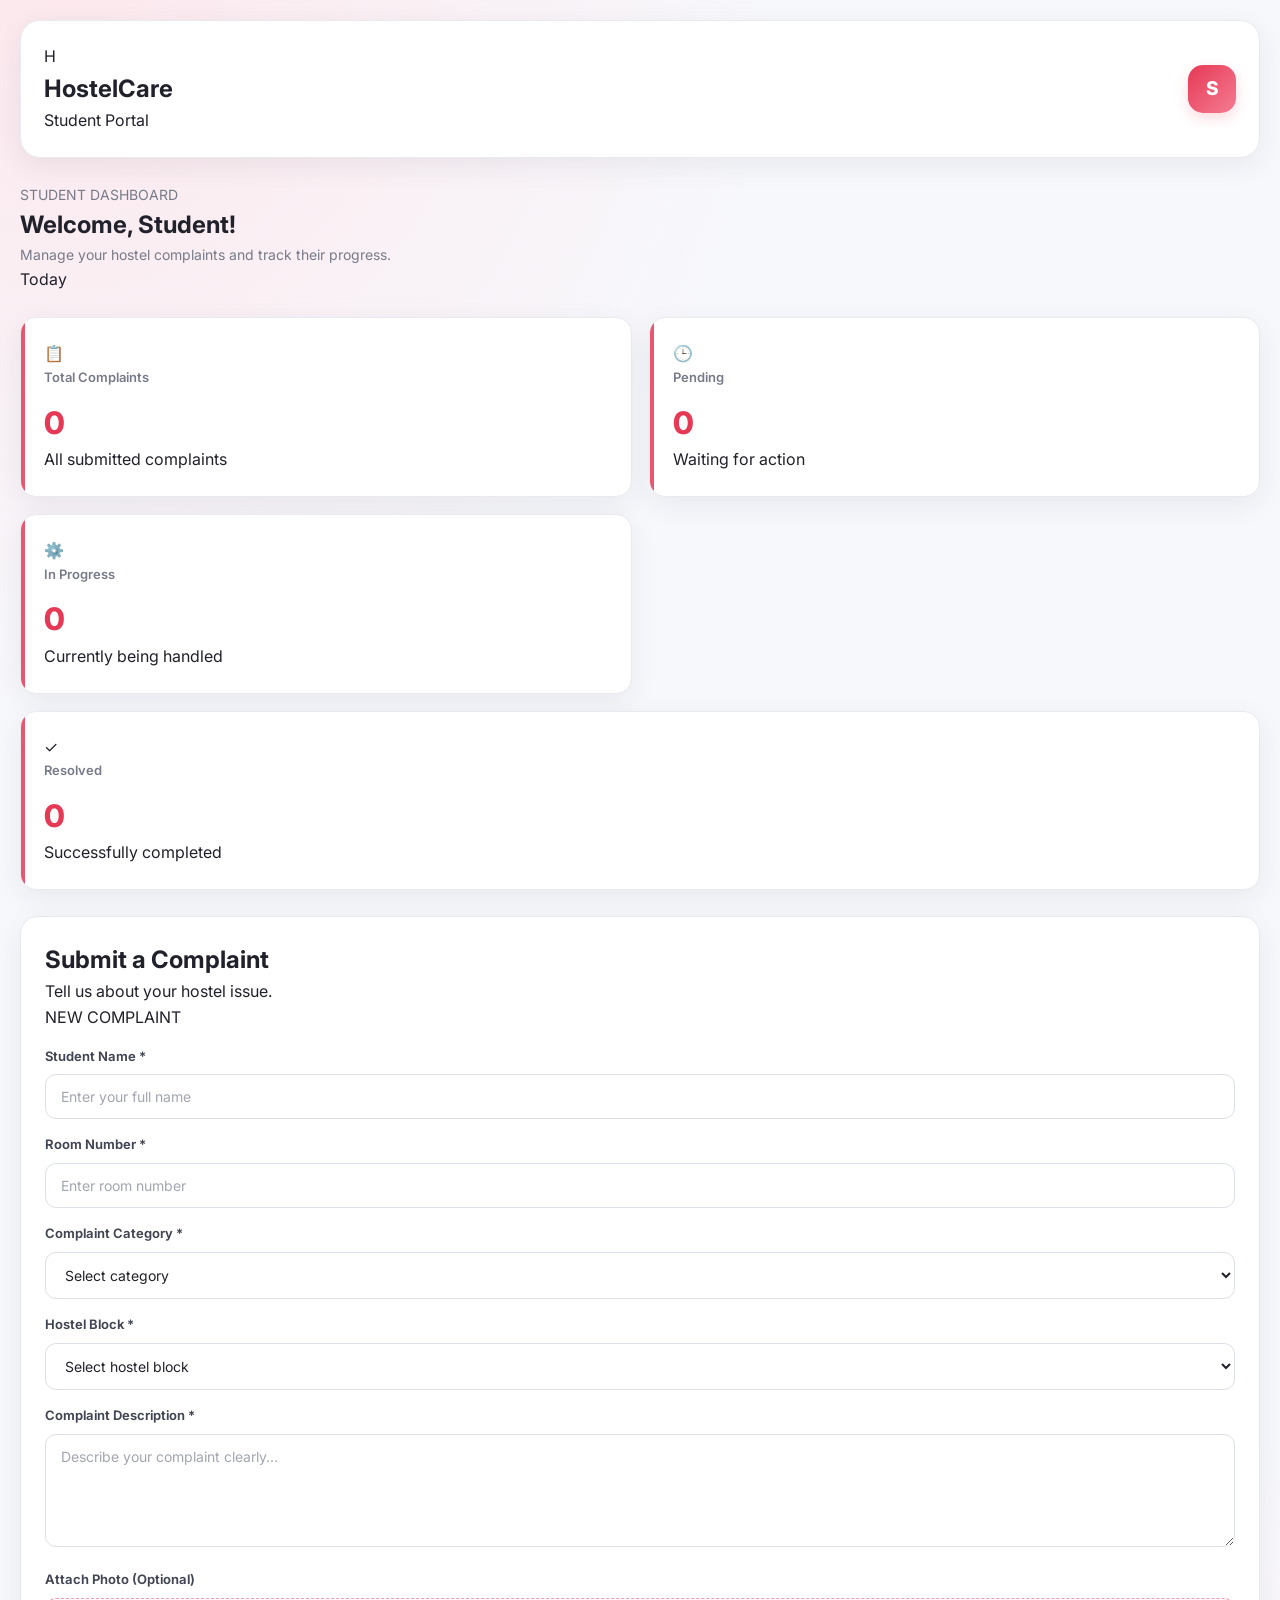
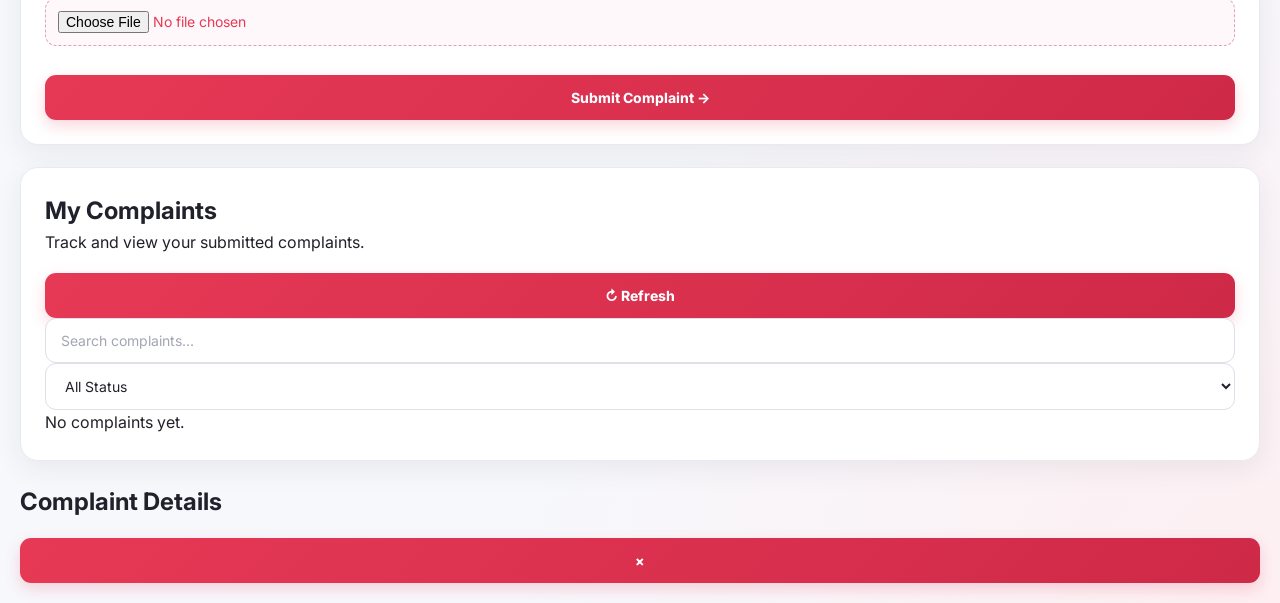
==== commit 9b5daea1: "Update fmt.Println message from 'Hello' to 'Goodbye'" ====
--- a/student.html
+++ b/student.html
@@ -2,1324 +2,261 @@
 <!DOCTYPE html>
 <html lang="en">
 <head>
-<meta charset="UTF-8">
-<meta name="viewport" content="width=device-width, initial-scale=1.0">
-<meta name="theme-color" content="#09090d">
-<title>HostelCare | Student Dashboard</title>
-
-<link rel="preconnect" href="https://fonts.googleapis.com">
-<link href="https://fonts.googleapis.com/css2?family=Inter:wght@400;500;600;700;800&display=swap" rel="stylesheet">
-
-<style>
-:root {
-  --bg:#09090d;
-  --surface:#141319;
-  --surface2:#1c1921;
-  --red:#ed304f;
-  --red-dark:#c91e3b;
-  --rose:#f49aaa;
-  --text:#f7f3f5;
-  --muted:#a39ba7;
-  --border:#302832;
-  --green:#32c58a;
-  --orange:#f3ad4e;
-  --blue:#729bff;
-}
-
-* {
-  margin:0;
-  padding:0;
-  box-sizing:border-box;
-}
-
-body {
-  font-family:Inter,sans-serif;
-  background:var(--bg);
-  color:var(--text);
-  min-height:100vh;
-}
-
-button,input,select,textarea {
-  font:inherit;
-}
-
-button { cursor:pointer; }
-
-.header {
-  min-height:85px;
-  padding:18px 6%;
-  background:#111016;
-  border-bottom:1px solid var(--border);
-  display:flex;
-  align-items:center;
-  justify-content:space-between;
-  gap:15px;
-}
-
-.brand {
-  display:flex;
-  align-items:center;
-  gap:12px;
-}
-
-.brand-icon {
-  width:45px;
-  height:45px;
-  background:linear-gradient(135deg,var(--red),#a91d43);
-  border-radius:13px;
-  display:grid;
-  place-items:center;
-  font-size:23px;
-  font-weight:800;
-  box-shadow:0 5px 20px #ed304f33;
-}
-
-.brand h1 {
-  font-size:21px;
-  font-weight:800;
-  letter-spacing:-.7px;
-}
-
-.brand h1 span { color:var(--rose); }
-
-.brand h3 {
-  font-size:10px;
-  color:var(--muted);
-  margin-top:4px;
-  font-weight:500;
-}
-
-.profile {
-  width:42px;
-  height:42px;
-  display:grid;
-  place-items:center;
-  border-radius:13px;
-  background:#321923;
-  color:var(--rose);
-  border:1px solid #63303d;
-  font-weight:800;
-  font-size:17px;
-}
-
-.container {
-  width:90%;
-  max-width:1250px;
-  margin:auto;
-  padding:32px 0 45px;
-}
-
-.welcome {
-  display:flex;
-  justify-content:space-between;
-  align-items:center;
-  gap:15px;
-  margin-bottom:26px;
-}
-
-.welcome h2 {
-  font-size:25px;
-  letter-spacing:-.8px;
-}
-
-.welcome h2 span { color:var(--rose); }
-
-.welcome p {
-  color:var(--muted);
-  font-size:12px;
-  margin-top:8px;
-}
-
-.date-box {
-  padding:11px 15px;
-  background:var(--surface);
-  border:1px solid var(--border);
-  border-radius:10px;
-  color:var(--rose);
-  font-size:11px;
-  font-weight:600;
-}
-
-.dashboard {
-  display:grid;
-  grid-template-columns:repeat(4,minmax(0,1fr));
-  gap:16px;
-  margin-bottom:25px;
-}
-
-.stat-card {
-  background:linear-gradient(145deg,#19161e,#111016);
-  border:1px solid var(--border);
-  border-radius:15px;
-  padding:21px;
-  transition:.2s;
-}
-
-.stat-card:hover {
-  transform:translateY(-3px);
-  border-color:#743044;
-}
-
-.stat-top {
-  display:flex;
-  justify-content:space-between;
-  align-items:center;
-}
-
-.stat-card p {
-  color:var(--muted);
-  font-size:11px;
-  font-weight:600;
-}
-
-.stat-icon {
-  width:35px;
-  height:35px;
-  display:grid;
-  place-items:center;
-  border-radius:10px;
-  font-size:16px;
-}
-
-.red { background:#401923; color:var(--rose); }
-.orange { background:#392b19; color:var(--orange); }
-.blue { background:#202b45; color:var(--blue); }
-.green { background:#17382c; color:var(--green); }
-
-.stat-card h2 {
-  font-size:30px;
-  margin-top:17px;
-  font-weight:800;
-}
-
-.stat-note {
-  font-size:10px;
-  color:#817986;
-  margin-top:6px;
-}
-
-.panel {
-  background:var(--surface);
-  border:1px solid var(--border);
-  border-radius:16px;
-  padding:23px;
-  margin-bottom:23px;
-  min-width:0;
-}
-
-.panel-heading {
-  display:flex;
-  justify-content:space-between;
-  align-items:center;
-  gap:10px;
-  margin-bottom:21px;
-}
-
-.panel-heading h3 { font-size:15px; }
-
-.panel-heading p {
-  color:var(--muted);
-  font-size:10px;
-  margin-top:5px;
-}
-
-.heading-icon {
-  width:38px;
-  height:38px;
-  display:grid;
-  place-items:center;
-  background:#351923;
-  color:var(--rose);
-  border-radius:11px;
-  font-size:17px;
-}
-
-.form-grid {
-  display:grid;
-  grid-template-columns:1fr 1fr;
-  gap:17px;
-}
-
-.form-group {
-  display:flex;
-  flex-direction:column;
-  gap:8px;
-  min-width:0;
-}
-
-.form-group.full { grid-column:1/-1; }
-
-label {
-  color:#d8cfd7;
-  font-size:11px;
-  font-weight:600;
-}
-
-input,select,textarea {
-  width:100%;
-  background:#0d0c11;
-  border:1px solid var(--border);
-  color:var(--text);
-  padding:13px 14px;
-  border-radius:10px;
-  outline:none;
-  font-size:12px;
-  transition:.2s;
-}
-
-input::placeholder,textarea::placeholder { color:#756d78; }
-
-input:focus,select:focus,textarea:focus {
-  border-color:var(--red);
-  box-shadow:0 0 0 3px #ed304f16;
-}
-
-select option {
-  background:#17141c;
-  color:white;
-}
-
-textarea {
-  resize:vertical;
-  min-height:110px;
-  line-height:1.6;
-}
-
-.file-input {
-  padding:12px;
-  border:1px dashed #68404b;
-  background:#171219;
-}
-
-.file-input::file-selector-button {
-  background:#46202b;
-  border:0;
-  padding:9px 12px;
-  color:var(--rose);
-  border-radius:7px;
-  margin-right:10px;
-  cursor:pointer;
-  font-size:11px;
-}
-
-#photoPreview {
-  display:none;
-  margin-top:10px;
-}
-
-#photoPreview img {
-  max-width:180px;
-  max-height:150px;
-  border-radius:10px;
-  border:1px solid var(--border);
-  object-fit:cover;
-}
-
-.remove-photo {
-  display:block;
-  background:none;
-  border:0;
-  color:var(--rose);
-  font-size:10px;
-  margin-top:7px;
-}
-
-.submit-btn {
-  width:100%;
-  padding:14px;
-  border:0;
-  border-radius:10px;
-  background:linear-gradient(135deg,var(--red),var(--red-dark));
-  color:white;
-  font-weight:700;
-  font-size:12px;
-  margin-top:5px;
-  box-shadow:0 5px 18px #ed304f25;
-  transition:.2s;
-}
-
-.submit-btn:hover {
-  transform:translateY(-2px);
-  box-shadow:0 8px 24px #ed304f40;
-}
-
-.submit-btn:disabled {
-  opacity:.6;
-  cursor:not-allowed;
-  transform:none;
-}
-
-.complaint-toolbar {
-  display:flex;
-  gap:10px;
-  margin-bottom:15px;
-  flex-wrap:wrap;
-}
-
-.complaint-toolbar input {
-  flex:1;
-  min-width:160px;
-}
-
-.complaint-toolbar select {
-  width:auto;
-  min-width:135px;
-}
-
-.refresh-btn {
-  background:#281820;
-  color:var(--rose);
-  border:1px solid #60303d;
-  border-radius:9px;
-  padding:0 14px;
-  font-size:11px;
-  font-weight:600;
-}
-
-.complaint-item {
-  padding:17px;
-  border:1px solid var(--border);
-  background:#100f14;
-  border-radius:12px;
-  margin-bottom:12px;
-  display:flex;
-  justify-content:space-between;
-  gap:15px;
-  align-items:flex-start;
-}
-
-.complaint-main {
-  flex:1;
-  min-width:0;
-}
-
-.complaint-title {
-  display:flex;
-  flex-wrap:wrap;
-  align-items:center;
-  gap:9px;
-}
-
-.complaint-title h4 { font-size:12px; }
-
-.complaint-id {
-  font-size:9px;
-  color:#928794;
-}
-
-.complaint-description {
-  color:var(--muted);
-  font-size:11px;
-  line-height:1.6;
-  margin:9px 0;
-  overflow-wrap:anywhere;
-}
-
-.complaint-meta {
-  display:flex;
-  gap:13px;
-  flex-wrap:wrap;
-  font-size:10px;
-  color:#928794;
-}
-
-.complaint-actions {
-  display:flex;
-  flex-direction:column;
-  align-items:flex-end;
-  gap:10px;
-}
-
-.status-badge {
-  padding:7px 10px;
-  border-radius:20px;
-  font-size:9px;
-  font-weight:700;
-  white-space:nowrap;
-}
-
-.status-pending {
-  background:#392b19;
-  color:var(--orange);
-}
-
-.status-progress {
-  background:#202b45;
-  color:var(--blue);
-}
-
-.status-resolved {
-  background:#17382c;
-  color:var(--green);
-}
-
-.details-btn {
-  border:0;
-  background:none;
-  color:var(--rose);
-  font-size:10px;
-  font-weight:700;
-}
-
-.empty-state {
-  text-align:center;
-  padding:40px 15px;
-  color:var(--muted);
-  font-size:11px;
-}
-
-.empty-icon {
-  font-size:30px;
-  margin-bottom:12px;
-}
-
-.empty-state strong {
-  display:block;
-  color:var(--text);
-  font-size:14px;
-  margin-bottom:7px;
-}
-
-.modal-overlay {
-  display:none;
-  position:fixed;
-  inset:0;
-  background:#000b;
-  z-index:100;
-  align-items:center;
-  justify-content:center;
-  padding:18px;
-}
-
-.modal-overlay.show { display:flex; }
-
-.modal {
-  width:100%;
-  max-width:480px;
-  max-height:85vh;
-  overflow:auto;
-  background:#19161e;
-  border:1px solid #48313d;
-  border-radius:16px;
-  padding:23px;
-}
-
-.modal-header {
-  display:flex;
-  justify-content:space-between;
-  align-items:center;
-  margin-bottom:18px;
-}
-
-.modal-header h3 { font-size:16px; }
-
-.close-btn {
-  width:32px;
-  height:32px;
-  background:#30232d;
-  color:white;
-  border:0;
-  border-radius:9px;
-  font-size:19px;
-}
-
-.detail-row {
-  padding:12px 0;
-  border-bottom:1px solid var(--border);
-}
-
-.detail-label {
-  color:var(--muted);
-  font-size:10px;
-  margin-bottom:6px;
-}
-
-.detail-value {
-  font-size:12px;
-  line-height:1.6;
-  overflow-wrap:anywhere;
-}
-
-.modal-photo {
-  max-width:100%;
-  max-height:220px;
-  object-fit:contain;
-  border-radius:10px;
-  margin-top:10px;
-}
-
-.footer {
-  text-align:center;
-  padding:15px 0 5px;
-  color:#716a76;
-  font-size:10px;
-  line-height:1.9;
-}
-
-.toast {
-  position:fixed;
-  bottom:22px;
-  left:50%;
-  transform:translate(-50%,20px);
-  background:#17382c;
-  border:1px solid #286b50;
-  color:#a8f1d0;
-  padding:13px 20px;
-  border-radius:10px;
-  font-size:11px;
-  opacity:0;
-  pointer-events:none;
-  transition:.3s;
-  z-index:200;
-  text-align:center;
-  max-width:90%;
-}
-
-.toast.show {
-  opacity:1;
-  transform:translate(-50%,0);
-}
-
-@media(max-width:900px) {
-  .dashboard { grid-template-columns:repeat(2,minmax(0,1fr)); }
-}
-
-@media(max-width:600px) {
-  .header { padding:15px 5%; }
-  .brand h1 { font-size:18px; }
-  .brand h3 { font-size:9px; }
-  .container { width:92%; padding-top:23px; }
-  .welcome h2 { font-size:20px; }
-  .date-box { display:none; }
-  .dashboard { gap:10px; }
-  .stat-card { padding:15px; }
-  .stat-card h2 { font-size:25px; }
-  .stat-card p { font-size:10px; }
-  .panel { padding:17px; }
-  .form-grid { grid-template-columns:1fr; }
-  .form-group.full { grid-column:auto; }
-  .complaint-item { flex-direction:column; }
-  .complaint-actions {
-    width:100%;
-    flex-direction:row;
-    align-items:center;
-    justify-content:space-between;
-  }
-  .complaint-toolbar { flex-direction:column; }
-  .complaint-toolbar select,
-  .complaint-toolbar input,
-  .refresh-btn {
-    width:100%;
-    min-height:42px;
-  }
-}
-
-@media(max-width:350px) {
-  .stat-card { padding:12px; }
-  .stat-card h2 { font-size:22px; }
-}
-</style>
+  <meta charset="UTF-8">
+  <meta name="viewport" content="width=device-width, initial-scale=1.0">
+  <meta name="theme-color" content="#F7F8FC">
+
+  <title>HostelCare | Student Dashboard</title>
+
+  <link rel="preconnect" href="https://fonts.googleapis.com">
+  <link rel="preconnect" href="https://fonts.gstatic.com" crossorigin>
+  <link href="https://fonts.googleapis.com/css2?family=Inter:wght@400;500;600;700;800&display=swap" rel="stylesheet">
+
+  <link rel="stylesheet" href="style.css">
+
+  <script src="script.js" defer></script>
 </head>
 
 <body>
 
-<header class="header">
-  <div class="brand">
-    <div class="brand-icon">H</div>
-    <div>
-      <h1>Hostel<span>Care</span></h1>
-      <h3>CMS College of Engineering and Technology</h3>
+  <!-- HEADER -->
+  <header class="header">
+    <div class="brand">
+      <div class="brand-logo">H</div>
+      <div>
+        <h2>HostelCare</h2>
+        <span>Student Portal</span>
+      </div>
     </div>
-  </div>
-  <div class="profile" id="profileLetter">S</div>
-</header>
-
-<main class="container">
-
-  <section class="welcome">
-    <div>
-      <h2>Welcome, <span id="welcomeName">Student</span> 👋</h2>
-      <p>Manage your hostel complaints easily.</p>
-    </div>
-    <div class="date-box" id="todayDate">Today</div>
-  </section>
-
-  <section class="dashboard">
-
-    <div class="stat-card">
-      <div class="stat-top">
+
+    <div class="profile" id="profileLetter">S</div>
+  </header>
+
+  <main class="container">
+
+    <!-- WELCOME -->
+    <section class="welcome">
+      <div>
+        <p class="welcome-label">STUDENT DASHBOARD</p>
+        <h1>Welcome, <span id="welcomeName">Student</span>!</h1>
+        <p>Manage your hostel complaints and track their progress.</p>
+      </div>
+
+      <div class="date-box">
+        <span>Today</span>
+        <strong id="todayDate"></strong>
+      </div>
+    </section>
+
+    <!-- DASHBOARD STATS -->
+    <section class="dashboard">
+
+      <div class="stat-card">
+        <div class="stat-icon">📋</div>
         <p>Total Complaints</p>
-        <div class="stat-icon red">▤</div>
-      </div>
-      <h2 id="total">0</h2>
-      <div class="stat-note">Your submitted complaints</div>
-    </div>
-
-    <div class="stat-card">
-      <div class="stat-top">
+        <h2 id="total">0</h2>
+        <span>All submitted complaints</span>
+      </div>
+
+      <div class="stat-card">
+        <div class="stat-icon">🕒</div>
         <p>Pending</p>
-        <div class="stat-icon orange">◷</div>
-      </div>
-      <h2 id="pending">0</h2>
-      <div class="stat-note">Waiting for attention</div>
-    </div>
-
-    <div class="stat-card">
-      <div class="stat-top">
+        <h2 id="pending">0</h2>
+        <span>Waiting for action</span>
+      </div>
+
+      <div class="stat-card">
+        <div class="stat-icon">⚙️</div>
         <p>In Progress</p>
-        <div class="stat-icon blue">↻</div>
-      </div>
-      <h2 id="inProgress">0</h2>
-      <div class="stat-note">Currently being handled</div>
-    </div>
-
-    <div class="stat-card">
-      <div class="stat-top">
+        <h2 id="inProgress">0</h2>
+        <span>Currently being handled</span>
+      </div>
+
+      <div class="stat-card">
+        <div class="stat-icon">✓</div>
         <p>Resolved</p>
-        <div class="stat-icon green">✓</div>
-      </div>
-      <h2 id="resolved">0</h2>
-      <div class="stat-note">Successfully completed</div>
-    </div>
-
-  </section>
-
-  <section class="panel" id="submitComplaint">
-
-    <div class="panel-heading">
-      <div>
-        <h3>＋ Submit a Complaint</h3>
-        <p>Tell us about your hostel problem.</p>
-      </div>
-      <div class="heading-icon">✎</div>
-    </div>
-
-    <form id="complaintForm">
-
-      <div class="form-grid">
-
-        <div class="form-group">
-          <label for="student">Student Name *</label>
-          <input id="student" type="text"
-            placeholder="Enter your name" required maxlength="80">
-        </div>
-
-        <div class="form-group">
-          <label for="room">Room Number *</label>
-          <input id="room" type="text"
-            placeholder="Enter room number" required maxlength="30">
-        </div>
-
-        <div class="form-group">
-          <label for="category">Complaint Category *</label>
-          <select id="category" required>
-            <option value="">Select category</option>
-            <option>Water Problem</option>
-            <option>Bathroom Problem</option>
-            <option>Electricity Problem</option>
-            <option>Food Problem</option>
-            <option>Wi-Fi Problem</option>
-            <option>Cleaning Problem</option>
-            <option>Maintenance Problem</option>
-            <option>Other</option>
-          </select>
-        </div>
-
-        <div class="form-group">
-          <label for="hostel">Select Hostel *</label>
-          <select id="hostel" required>
-            <option value="">Choose Hostel</option>
-            <option>Boys Hostel</option>
-            <option>Girls Hostel</option>
-          </select>
-        </div>
-
-        <div class="form-group full">
-          <label for="description">Describe Your Problem *</label>
-          <textarea id="description"
-            placeholder="Explain your problem clearly..."
-            required maxlength="2000"></textarea>
-        </div>
-
-        <div class="form-group full">
-          <label for="galleryPhoto">Attach Problem Photo (Optional)</label>
-          <input class="file-input" type="file"
-            id="galleryPhoto" accept="image/*">
-          <div id="photoPreview"></div>
-        </div>
-
-        <div class="form-group full">
-          <button class="submit-btn" id="submitBtn" type="submit">
+        <h2 id="resolved">0</h2>
+        <span>Successfully completed</span>
+      </div>
+
+    </section>
+
+    <!-- COMPLAINT FORM -->
+    <section class="panel">
+
+      <div class="panel-header">
+        <div>
+          <h2>Submit a Complaint</h2>
+          <p>Tell us about your hostel issue.</p>
+        </div>
+
+        <span class="panel-badge">NEW COMPLAINT</span>
+      </div>
+
+      <form id="complaintForm">
+
+        <div class="form-grid">
+
+          <div class="form-group">
+            <label for="student">Student Name *</label>
+            <input
+              type="text"
+              id="student"
+              placeholder="Enter your full name"
+              required
+            >
+          </div>
+
+          <div class="form-group">
+            <label for="room">Room Number *</label>
+            <input
+              type="text"
+              id="room"
+              placeholder="Enter room number"
+              required
+            >
+          </div>
+
+          <div class="form-group">
+            <label for="category">Complaint Category *</label>
+            <select id="category" required>
+              <option value="">Select category</option>
+              <option value="Water Problem">Water Problem</option>
+              <option value="Electrical Problem">Electrical Problem</option>
+              <option value="Food Problem">Food Problem</option>
+              <option value="Cleaning Problem">Cleaning Problem</option>
+              <option value="Room Maintenance">Room Maintenance</option>
+              <option value="Internet Problem">Internet Problem</option>
+              <option value="Other">Other</option>
+            </select>
+          </div>
+
+          <div class="form-group">
+            <label for="hostel">Hostel Block *</label>
+            <select id="hostel" required>
+              <option value="">Select hostel block</option>
+              <option value="A Block">A Block</option>
+              <option value="B Block">B Block</option>
+              <option value="C Block">C Block</option>
+              <option value="D Block">D Block</option>
+              <option value="Other">Other</option>
+            </select>
+          </div>
+
+          <div class="form-group full-width">
+            <label for="description">Complaint Description *</label>
+            <textarea
+              id="description"
+              rows="5"
+              placeholder="Describe your complaint clearly..."
+              required
+            ></textarea>
+          </div>
+
+          <div class="form-group full-width">
+            <label for="galleryPhoto">Attach Photo (Optional)</label>
+
+            <input
+              type="file"
+              id="galleryPhoto"
+              accept="image/*"
+            >
+
+            <div id="photoPreview"></div>
+          </div>
+
+        </div>
+
+        <div class="form-actions">
+          <button type="submit" id="submitBtn">
             Submit Complaint →
           </button>
         </div>
 
-      </div>
-    </form>
-  </section>
-
-  <section class="panel" id="myComplaints">
-
-    <div class="panel-heading">
-      <div>
-        <h3>▤ My Complaints</h3>
-        <p>Track the status of your submitted complaints.</p>
-      </div>
-      <div class="heading-icon">☷</div>
+      </form>
+
+    </section>
+
+    <!-- MY COMPLAINTS -->
+    <section class="panel" id="myComplaints">
+
+      <div class="panel-header">
+        <div>
+          <h2>My Complaints</h2>
+          <p>Track and view your submitted complaints.</p>
+        </div>
+
+        <button
+          type="button"
+          class="refresh-btn"
+          onclick="refreshDashboard()"
+        >
+          ↻ Refresh
+        </button>
+      </div>
+
+      <!-- SEARCH AND FILTER -->
+      <div class="filter-row">
+
+        <input
+          type="search"
+          id="searchInput"
+          placeholder="Search complaints..."
+        >
+
+        <select id="statusFilter">
+          <option value="All">All Status</option>
+          <option value="Pending">Pending</option>
+          <option value="In Progress">In Progress</option>
+          <option value="Resolved">Resolved</option>
+        </select>
+
+      </div>
+
+      <!-- COMPLAINT LIST -->
+      <div id="complaintList">
+
+        <div class="empty-state">
+          <div class="empty-icon">📋</div>
+          <strong>No complaints yet</strong>
+          Your submitted complaints will appear here.
+        </div>
+
+      </div>
+
+    </section>
+
+  </main>
+
+  <!-- DETAILS MODAL -->
+  <div
+    class="modal-overlay"
+    id="detailsModal"
+    onclick="closeModalOutside(event)"
+  >
+
+    <div class="modal-box">
+
+      <div class="modal-header">
+        <h2>Complaint Details</h2>
+
+        <button
+          type="button"
+          class="modal-close"
+          onclick="closeModal()"
+        >
+          ×
+        </button>
+      </div>
+
+      <div id="modalContent"></div>
+
     </div>
 
-    <div class="complaint-toolbar">
-      <input type="search" id="searchInput"
-        placeholder="Search complaint...">
-
-      <select id="statusFilter">
-        <option value="All">All Status</option>
-        <option value="Pending">Pending</option>
-        <option value="In Progress">In Progress</option>
-        <option value="Resolved">Resolved</option>
-      </select>
-
-      <button class="refresh-btn" type="button" onclick="refreshDashboard()">
-        ↻ Refresh
-      </button>
-    </div>
-
-    <div id="complaintList">
-      <div class="empty-state">
-        <div class="empty-icon">📋</div>
-        <strong>Enter your name</strong>
-        Enter the same name used when submitting your complaints.
-      </div>
-    </div>
-
-  </section>
-
-  <footer class="footer">
-    <p>HostelCare © 2026</p>
-    <p>Made for a better hostel experience.</p>
-    <p>CMS College of Engineering and Technology</p>
-  </footer>
-
-</main>
-
-<div class="modal-overlay" id="detailsModal"
-  onclick="closeModalOutside(event)">
-
-  <div class="modal">
-    <div class="modal-header">
-      <h3>Complaint Details</h3>
-      <button class="close-btn" onclick="closeModal()">×</button>
-    </div>
-    <div id="modalContent"></div>
   </div>
 
-</div>
-
-<div class="toast" id="toast"></div>
-
-<script>
-
-/* STORAGE */
-
-const STORAGE_KEY = "hostelCareComplaints";
-
-function getComplaints() {
-  try {
-    const data = localStorage.getItem(STORAGE_KEY);
-    const parsed = data ? JSON.parse(data) : [];
-    return Array.isArray(parsed) ? parsed : [];
-  } catch(error) {
-    console.error("Storage error:", error);
-    return [];
-  }
-}
-
-let complaints = getComplaints();
-
-function saveComplaints() {
-  try {
-    localStorage.setItem(STORAGE_KEY, JSON.stringify(complaints));
-    return true;
-  } catch(error) {
-    console.error("Save error:", error);
-    showToast("Unable to save. Storage may be full.");
-    return false;
-  }
-}
-
-/* HELPERS */
-
-function safeText(value) {
-  return value === null || value === undefined
-    ? "" : String(value);
-}
-
-function escapeHTML(value) {
-  return safeText(value).replace(/[&<>"']/g, function(char) {
-    return {
-      "&":"&amp;",
-      "<":"&lt;",
-      ">":"&gt;",
-      '"':"&quot;",
-      "'":"&#039;"
-    }[char];
-  });
-}
-
-function getStatus(c) {
-  const status = safeText(c.status).trim().toLowerCase();
-
-  if(status === "resolved") return "Resolved";
-
-  if(status === "in progress" || status === "in-progress") {
-    return "In Progress";
-  }
-
-  return "Pending";
-}
-
-function getStudentName(c) {
-  return c.name || c.studentName || "Unknown Student";
-}
-
-function getRoom(c) {
-  return c.room || c.roomNo || "Not specified";
-}
-
-function getCurrentStudentComplaints() {
-  const name = document.getElementById("student").value
-    .trim().toLowerCase();
-
-  if(!name) return [];
-
-  return getComplaints().filter(c =>
-    safeText(getStudentName(c)).trim().toLowerCase() === name
-  );
-}
-
-function showToast(message) {
-  const toast = document.getElementById("toast");
-  toast.textContent = message;
-  toast.classList.add("show");
-
-  clearTimeout(window.toastTimer);
-  window.toastTimer = setTimeout(() => {
-    toast.classList.remove("show");
-  }, 2800);
-}
-
-/* DATE */
-
-document.getElementById("todayDate").textContent =
-  new Date().toLocaleDateString("en-IN", {
-    weekday:"short",
-    day:"numeric",
-    month:"short",
-    year:"numeric"
-  });
-
-/* PHOTO PREVIEW AND COMPRESSION */
-
-let selectedPhoto = "";
-
-const photoInput = document.getElementById("galleryPhoto");
-const photoPreview = document.getElementById("photoPreview");
-
-photoInput.addEventListener("change", function() {
-  const file = this.files[0];
-
-  selectedPhoto = "";
-  photoPreview.innerHTML = "";
-  photoPreview.style.display = "none";
-
-  if(!file) return;
-
-  if(!file.type.startsWith("image/")) {
-    showToast("Please select a valid image.");
-    this.value = "";
-    return;
-  }
-
-  if(file.size > 10 * 1024 * 1024) {
-    showToast("Image must be smaller than 10 MB.");
-    this.value = "";
-    return;
-  }
-
-  const reader = new FileReader();
-
-  reader.onload = function(event) {
-    const image = new Image();
-
-    image.onload = function() {
-      const canvas = document.createElement("canvas");
-      const maxSize = 900;
-
-      let width = image.width;
-      let height = image.height;
-
-      if(width > height && width > maxSize) {
-        height = Math.round(height * maxSize / width);
-        width = maxSize;
-      } else if(height > maxSize) {
-        width = Math.round(width * maxSize / height);
-        height = maxSize;
-      }
-
-      canvas.width = width;
-      canvas.height = height;
-
-      const ctx = canvas.getContext("2d");
-      ctx.drawImage(image, 0, 0, width, height);
-
-      selectedPhoto = canvas.toDataURL("image/jpeg", 0.65);
-
-      photoPreview.style.display = "block";
-
-      const previewImage = document.createElement("img");
-      previewImage.src = selectedPhoto;
-      previewImage.alt = "Selected complaint photo";
-
-      const removeButton = document.createElement("button");
-      removeButton.type = "button";
-      removeButton.className = "remove-photo";
-      removeButton.textContent = "Remove Photo";
-
-      removeButton.onclick = function() {
-        selectedPhoto = "";
-        photoInput.value = "";
-        photoPreview.innerHTML = "";
-        photoPreview.style.display = "none";
-      };
-
-      photoPreview.append(previewImage, removeButton);
-    };
-
-    image.onerror = function() {
-      showToast("Unable to read this image.");
-      photoInput.value = "";
-    };
-
-    image.src = event.target.result;
-  };
-
-  reader.onerror = function() {
-    showToast("Unable to read this file.");
-    photoInput.value = "";
-  };
-
-  reader.readAsDataURL(file);
-});
-
-/* UPDATE DASHBOARD */
-
-function updateDashboard() {
-  const studentComplaints = getCurrentStudentComplaints();
-
-  const total = studentComplaints.length;
-  const pending = studentComplaints.filter(c => getStatus(c) === "Pending").length;
-  const inProgress = studentComplaints.filter(c => getStatus(c) === "In Progress").length;
-  const resolved = studentComplaints.filter(c => getStatus(c) === "Resolved").length;
-
-  document.getElementById("total").textContent = total;
-  document.getElementById("pending").textContent = pending;
-  document.getElementById("inProgress").textContent = inProgress;
-  document.getElementById("resolved").textContent = resolved;
-
-  const name = document.getElementById("student").value.trim();
-
-  document.getElementById("welcomeName").textContent =
-    name || "Student";
-
-  document.getElementById("profileLetter").textContent =
-    name ? name.charAt(0).toUpperCase() : "S";
-}
-
-/* STATUS BADGE */
-
-function getStatusClass(status) {
-  if(status === "Resolved") return "status-resolved";
-  if(status === "In Progress") return "status-progress";
-  return "status-pending";
-}
-
-/* RENDER COMPLAINTS */
-
-function renderComplaints() {
-  const list = document.getElementById("complaintList");
-  const studentComplaints = getCurrentStudentComplaints();
-
-  if(!document.getElementById("student").value.trim()) {
-    list.innerHTML = `
-      <div class="empty-state">
-        <div class="empty-icon">📋</div>
-        <strong>Enter your name</strong>
-        Enter the same name used when submitting your complaints.
-      </div>`;
-    return;
-  }
-
-  const search = document.getElementById("searchInput")
-    .value.trim().toLowerCase();
-
-  const filter = document.getElementById("statusFilter").value;
-
-  const filtered = studentComplaints.filter(c => {
-    const status = getStatus(c);
-
-    const text = [
-      c.category,
-      c.description,
-      c.hostel,
-      c.room,
-      c.id
-    ].map(safeText).join(" ").toLowerCase();
-
-    return text.includes(search) &&
-      (filter === "All" || status === filter);
-  });
-
-  if(filtered.length === 0) {
-    list.innerHTML = `
-      <div class="empty-state">
-        <div class="empty-icon">📭</div>
-        <strong>No complaints found</strong>
-        No complaints match your name or search.
-      </div>`;
-    return;
-  }
-
-  list.innerHTML = filtered.map(c => {
-    const status = getStatus(c);
-    const id = safeText(c.id || "HC-" + "N/A");
-
-    return `
-      <div class="complaint-item">
-        <div class="complaint-main">
-          <div class="complaint-title">
-            <h4>${escapeHTML(c.category || "General Complaint")}</h4>
-            <span class="complaint-id">${escapeHTML(id)}</span>
-          </div>
-
-          <p class="complaint-description">
-            ${escapeHTML(c.description || "No description")}
-          </p>
-
-          <div class="complaint-meta">
-            <span>Room: ${escapeHTML(getRoom(c))}</span>
-            <span>${escapeHTML(c.hostel || "Hostel")}</span>
-            <span>${escapeHTML(c.date || "")}</span>
-          </div>
-        </div>
-
-        <div class="complaint-actions">
-          <span class="status-badge ${getStatusClass(status)}">
-            ${escapeHTML(status)}
-          </span>
-
-          <button class="details-btn"
-            type="button"
-            onclick="showDetails('${escapeHTML(id)}')">
-            View Details →
-          </button>
-        </div>
-      </div>`;
-  }).join("");
-}
-
-/* DETAILS MODAL */
-
-function showDetails(id) {
-  const complaint = getCurrentStudentComplaints().find(c =>
-    safeText(c.id || "HC-N/A") === id
-  );
-
-  if(!complaint) {
-    showToast("Complaint not found.");
-    return;
-  }
-
-  const status = getStatus(complaint);
-
-  const content = document.getElementById("modalContent");
-
-  content.innerHTML = `
-    <div class="detail-row">
-      <div class="detail-label">Complaint ID</div>
-      <div class="detail-value">${escapeHTML(complaint.id || "Not available")}</div>
-    </div>
-
-    <div class="detail-row">
-      <div class="detail-label">Student Name</div>
-      <div class="detail-value">${escapeHTML(getStudentName(complaint))}</div>
-    </div>
-
-    <div class="detail-row">
-      <div class="detail-label">Room Number</div>
-      <div class="detail-value">${escapeHTML(getRoom(complaint))}</div>
-    </div>
-
-    <div class="detail-row">
-      <div class="detail-label">Category</div>
-      <div class="detail-value">${escapeHTML(complaint.category || "")}</div>
-    </div>
-
-    <div class="detail-row">
-      <div class="detail-label">Hostel</div>
-      <div class="detail-value">${escapeHTML(complaint.hostel || "")}</div>
-    </div>
-
-    <div class="detail-row">
-      <div class="detail-label">Description</div>
-      <div class="detail-value">${escapeHTML(complaint.description || "")}</div>
-    </div>
-
-    <div class="detail-row">
-      <div class="detail-label">Date & Time</div>
-      <div class="detail-value">
-        ${escapeHTML(complaint.date || "")}
-        ${escapeHTML(complaint.time || "")}
-      </div>
-    </div>
-
-    <div class="detail-row">
-      <div class="detail-label">Current Status</div>
-      <div class="detail-value">
-        <span class="status-badge ${getStatusClass(status)}">
-          ${escapeHTML(status)}
-        </span>
-      </div>
-    </div>
-
-    ${complaint.photo ? `
-      <div class="detail-row">
-        <div class="detail-label">Attached Photo</div>
-        <img class="modal-photo"
-          src="${escapeHTML(complaint.photo)}"
-          alt="Complaint photo">
-      </div>` : ""}
-  `;
-
-  document.getElementById("detailsModal").classList.add("show");
-}
-
-function closeModal() {
-  document.getElementById("detailsModal").classList.remove("show");
-}
-
-function closeModalOutside(event) {
-  if(event.target.id === "detailsModal") {
-    closeModal();
-  }
-}
-
-/* SUBMIT COMPLAINT */
-
-document.getElementById("complaintForm")
-.addEventListener("submit", function(event) {
-  event.preventDefault();
-
-  const student = document.getElementById("student").value.trim();
-  const room = document.getElementById("room").value.trim();
-  const category = document.getElementById("category").value;
-  const hostel = document.getElementById("hostel").value;
-  const description = document.getElementById("description").value.trim();
-
-  if(!student || !room || !category || !hostel || !description) {
-    showToast("Please fill all required fields.");
-    return;
-  }
-
-  const submitBtn = document.getElementById("submitBtn");
-  submitBtn.disabled = true;
-  submitBtn.textContent = "Submitting...";
-
-  const now = new Date();
-
-  const newComplaint = {
-    id: "HC-" + Date.now(),
-    name: student,
-    studentName: student,
-    room: room,
-    category: category,
-    hostel: hostel,
-    description: description,
-    date: now.toLocaleDateString("en-IN"),
-    time: now.toLocaleTimeString("en-IN"),
-    status: "Pending",
-    photo: selectedPhoto
-  };
-
-  complaints = getComplaints();
-  complaints.push(newComplaint);
-
-  const saved = saveComplaints();
-
-  submitBtn.disabled = false;
-  submitBtn.textContent = "Submit Complaint →";
-
-  if(!saved) return;
-
-  document.getElementById("searchInput").value = "";
-  document.getElementById("statusFilter").value = "All";
-
-  selectedPhoto = "";
-  photoInput.value = "";
-  photoPreview.innerHTML = "";
-  photoPreview.style.display = "none";
-
-  document.getElementById("room").value = "";
-  document.getElementById("category").value = "";
-  document.getElementById("hostel").value = "";
-  document.getElementById("description").value = "";
-
-  updateDashboard();
-  renderComplaints();
-
-  showToast("Complaint submitted successfully!");
-
-  document.getElementById("myComplaints").scrollIntoView({
-    behavior:"smooth",
-    block:"start"
-  });
-});
-
-/* REFRESH */
-
-function refreshDashboard() {
-  complaints = getComplaints();
-  updateDashboard();
-  renderComplaints();
-  showToast("Dashboard refreshed.");
-}
-
-/* LIVE NAME FILTER */
-
-document.getElementById("student").addEventListener("input", function() {
-  updateDashboard();
-  renderComplaints();
-});
-
-document.getElementById("searchInput").addEventListener("input", renderComplaints);
-document.getElementById("statusFilter").addEventListener("change", renderComplaints);
-
-/* UPDATE WHEN STORAGE CHANGES IN ANOTHER TAB */
-
-window.addEventListener("storage", function(event) {
-  if(event.key === STORAGE_KEY) {
-    complaints = getComplaints();
-    updateDashboard();
-    renderComplaints();
-  }
-});
-
-/* INITIAL LOAD */
-
-updateDashboard();
-renderComplaints();
-
-</script>
+  <!-- TOAST MESSAGE -->
+  <div id="toast" class="toast"></div>
 
 </body>
 </html>
-
--- a/style.css
+++ b/style.css
@@ -0,0 +1,597 @@
+
+/* =========================================
+   HOSTELCARE - PREMIUM WHITE DESIGN
+   White + Royal Red + Soft Rose
+========================================= */
+
+:root {
+  --primary: #E63956;
+  --primary-dark: #C92343;
+  --rose: #F4A1B0;
+  --background: #F7F8FC;
+  --surface: #FFFFFF;
+  --text: #20212A;
+  --muted: #777B89;
+  --border: #E8EAF0;
+  --success: #16A36A;
+  --warning: #E99A28;
+  --info: #3985D6;
+  --shadow: 0 8px 28px rgba(31, 41, 55, 0.07);
+  --radius: 16px;
+}
+
+/* RESET */
+
+* {
+  margin: 0;
+  padding: 0;
+  box-sizing: border-box;
+}
+
+html {
+  scroll-behavior: smooth;
+}
+
+body {
+  min-height: 100vh;
+  padding: 20px;
+  background:
+    radial-gradient(circle at 5% 0%, #FCE8ED 0%, transparent 28%),
+    radial-gradient(circle at 100% 100%, #FDEFF2 0%, transparent 30%),
+    var(--background);
+  color: var(--text);
+  font-family: "Inter", "Segoe UI", Arial, sans-serif;
+  line-height: 1.6;
+}
+
+/* HEADER */
+
+.header {
+  display: flex;
+  justify-content: space-between;
+  align-items: center;
+  gap: 18px;
+  padding: 23px;
+  margin-bottom: 26px;
+  background: var(--surface);
+  border: 1px solid var(--border);
+  border-radius: 20px;
+  box-shadow: var(--shadow);
+}
+
+.header h1 {
+  color: var(--primary);
+  font-size: 27px;
+  font-weight: 800;
+  letter-spacing: -0.7px;
+  margin-bottom: 6px;
+}
+
+.header h3 {
+  color: var(--text);
+  font-size: 15px;
+  font-weight: 700;
+  margin-bottom: 5px;
+}
+
+.header p {
+  color: var(--muted);
+  font-size: 13px;
+}
+
+.profile {
+  width: 48px;
+  height: 48px;
+  flex-shrink: 0;
+  display: flex;
+  align-items: center;
+  justify-content: center;
+  border-radius: 15px;
+  background: linear-gradient(135deg, var(--primary), #F47C91);
+  color: #FFFFFF;
+  font-size: 19px;
+  font-weight: 800;
+  box-shadow: 0 5px 14px #E6395630;
+}
+
+/* WELCOME */
+
+.welcome {
+  margin-bottom: 25px;
+}
+
+.welcome h2 {
+  color: var(--text);
+  font-size: 25px;
+  font-weight: 800;
+  letter-spacing: -0.5px;
+  margin-bottom: 6px;
+}
+
+.welcome p {
+  color: var(--muted);
+  font-size: 14px;
+}
+
+/* DASHBOARD STATS */
+
+.dashboard {
+  display: grid;
+  grid-template-columns: repeat(2, minmax(0, 1fr));
+  gap: 17px;
+  margin-bottom: 26px;
+}
+
+.stat-card {
+  position: relative;
+  overflow: hidden;
+  padding: 23px;
+  background: var(--surface);
+  border: 1px solid var(--border);
+  border-radius: var(--radius);
+  box-shadow: var(--shadow);
+  transition: transform 0.25s ease, box-shadow 0.25s ease,
+    border-color 0.25s ease;
+}
+
+.stat-card::after {
+  content: "";
+  position: absolute;
+  top: 0;
+  left: 0;
+  width: 4px;
+  height: 100%;
+  background: var(--primary);
+  opacity: 0.85;
+}
+
+.stat-card:hover {
+  transform: translateY(-5px);
+  border-color: #F2B6C1;
+  box-shadow: 0 13px 32px rgba(31, 41, 55, 0.10);
+}
+
+.stat-card:last-child {
+  grid-column: span 2;
+}
+
+.stat-card p {
+  color: var(--muted);
+  font-size: 13px;
+  font-weight: 600;
+}
+
+.stat-card h2 {
+  color: var(--primary);
+  font-size: 31px;
+  font-weight: 800;
+  margin-top: 10px;
+}
+
+/* PANELS */
+
+.panel {
+  padding: 24px;
+  margin-bottom: 22px;
+  background: var(--surface);
+  border: 1px solid var(--border);
+  border-radius: 18px;
+  box-shadow: var(--shadow);
+}
+
+.panel h3 {
+  color: var(--text);
+  font-size: 18px;
+  font-weight: 750;
+  margin-bottom: 19px;
+}
+
+/* FORM LABELS */
+
+label {
+  display: block;
+  margin: 15px 0 8px;
+  color: #414452;
+  font-size: 13px;
+  font-weight: 650;
+}
+
+/* INPUTS */
+
+input,
+select,
+textarea {
+  width: 100%;
+  padding: 13px 15px;
+  background: #FFFFFF;
+  color: var(--text);
+  border: 1px solid #DDE0E8;
+  border-radius: 11px;
+  font-family: inherit;
+  font-size: 14px;
+  transition: border-color 0.2s ease, box-shadow 0.2s ease;
+}
+
+input::placeholder,
+textarea::placeholder {
+  color: #A3A6B1;
+}
+
+input:focus,
+select:focus,
+textarea:focus {
+  outline: none;
+  border-color: var(--primary);
+  box-shadow: 0 0 0 3px rgba(230, 57, 86, 0.10);
+}
+
+textarea {
+  min-height: 110px;
+  resize: vertical;
+}
+
+select {
+  cursor: pointer;
+}
+
+input[type="file"] {
+  padding: 12px;
+  margin-bottom: 12px;
+  background: #FFF8FA;
+  color: var(--primary);
+  border: 1px dashed #E8A0AE;
+  cursor: pointer;
+}
+
+/* BUTTONS */
+
+button {
+  width: 100%;
+  padding: 14px 18px;
+  margin-top: 17px;
+  background: linear-gradient(135deg, #E63956, #CF2948);
+  color: #FFFFFF;
+  border: none;
+  border-radius: 11px;
+  font-family: inherit;
+  font-size: 14px;
+  font-weight: 750;
+  cursor: pointer;
+  box-shadow: 0 6px 15px rgba(230, 57, 86, 0.20);
+  transition: transform 0.2s ease, box-shadow 0.2s ease;
+}
+
+button:hover {
+  transform: translateY(-2px);
+  box-shadow: 0 9px 21px rgba(230, 57, 86, 0.27);
+}
+
+button:active {
+  transform: scale(0.98);
+}
+
+button:disabled {
+  opacity: 0.6;
+  cursor: not-allowed;
+  transform: none;
+}
+
+/* COMPLAINT CARDS */
+
+.complaint {
+  padding: 19px;
+  margin-bottom: 16px;
+  overflow-wrap: anywhere;
+  background: #FFFFFF;
+  border: 1px solid var(--border);
+  border-radius: 15px;
+  box-shadow: 0 5px 18px rgba(31, 41, 55, 0.05);
+  transition: transform 0.2s ease, border-color 0.2s ease;
+}
+
+.complaint:hover {
+  transform: translateY(-3px);
+  border-color: #E9A3B0;
+}
+
+.complaint h3 {
+  color: var(--primary);
+  font-size: 16px;
+  font-weight: 750;
+  margin-bottom: 12px;
+}
+
+.complaint p {
+  color: #555967;
+  font-size: 13px;
+  margin-bottom: 8px;
+  line-height: 1.6;
+}
+
+/* PHOTO PREVIEW */
+
+#photoPreview img {
+  width: 100%;
+  max-height: 250px;
+  object-fit: contain;
+  margin-top: 12px;
+  background: #FFF8FA;
+  border: 1px solid #F0C2CB;
+  border-radius: 12px;
+}
+
+/* FOOTER */
+
+footer {
+  padding: 22px;
+  color: #9296A2;
+  font-size: 12px;
+  text-align: center;
+}
+
+/* LINKS */
+
+a {
+  color: var(--primary);
+  text-decoration: none;
+}
+
+a:hover {
+  color: var(--primary-dark);
+}
+
+/* SCROLLBAR */
+
+::-webkit-scrollbar {
+  width: 7px;
+}
+
+::-webkit-scrollbar-track {
+  background: #F0F1F5;
+}
+
+::-webkit-scrollbar-thumb {
+  background: #E5A0AE;
+  border-radius: 10px;
+}
+
+::-webkit-scrollbar-thumb:hover {
+  background: var(--primary);
+}
+
+/* ACCESSIBILITY */
+
+:focus-visible {
+  outline: 3px solid rgba(230, 57, 86, 0.35);
+  outline-offset: 2px;
+}
+
+/* RESPONSIVE */
+
+@media (max-width: 600px) {
+  body {
+    padding: 12px;
+  }
+
+  .header {
+    padding: 16px;
+    gap: 12px;
+    border-radius: 15px;
+  }
+
+  .header h1 {
+    font-size: 22px;
+  }
+
+  .header h3 {
+    font-size: 13px;
+  }
+
+  .header p {
+    font-size: 11px;
+  }
+
+  .welcome h2 {
+    font-size: 21px;
+  }
+
+  .dashboard {
+    gap: 11px;
+  }
+
+  .stat-card {
+    padding: 17px;
+  }
+
+  .stat-card h2 {
+    font-size: 26px;
+  }
+
+  .panel {
+    padding: 16px;
+  }
+
+  input,
+  select,
+  textarea {
+    font-size: 14px;
+  }
+}
+
+/* REDUCED MOTION */
+
+@media (prefers-reduced-motion: reduce) {
+  *,
+  *::before,
+  *::after {
+    scroll-behavior: auto !important;
+    transition: none !important;
+    animation: none !important;
+  }
+}
+
+
+/* =========================================
+   HOSTELCARE - PREMIUM LOGIN PAGE
+========================================= */
+
+.login-page {
+  min-height: 100vh;
+  display: flex;
+  align-items: center;
+  justify-content: center;
+  padding: 25px;
+}
+
+.login-container {
+  width: 100%;
+  max-width: 950px;
+  margin: auto;
+}
+
+.login-header {
+  text-align: center;
+  margin-bottom: 38px;
+}
+
+.login-logo {
+  width: 75px;
+  height: 75px;
+  margin: 0 auto 15px;
+  display: flex;
+  align-items: center;
+  justify-content: center;
+  background: linear-gradient(135deg, #E63956, #F4A1B0);
+  color: #FFFFFF;
+  border-radius: 23px;
+  font-size: 27px;
+  font-weight: 800;
+  box-shadow: 0 10px 25px #E6395630;
+}
+
+.login-header h1 {
+  font-size: 38px;
+  font-weight: 800;
+  color: #20212A;
+  letter-spacing: -1px;
+  margin-bottom: 8px;
+}
+
+.login-tagline {
+  color: #777B89;
+  font-size: 15px;
+}
+
+.college-name {
+  margin-top: 10px;
+  color: #E63956;
+  font-size: 13px;
+  font-weight: 650;
+}
+
+.login-content {
+  display: grid;
+  grid-template-columns: repeat(2, minmax(0, 1fr));
+  gap: 22px;
+}
+
+.login-card {
+  padding: 32px 25px;
+  background: #FFFFFF;
+  border: 1px solid #E8EAF0;
+  border-radius: 22px;
+  text-align: center;
+  box-shadow: 0 10px 35px rgba(31, 41, 55, 0.07);
+  transition: transform 0.25s ease, box-shadow 0.25s ease;
+}
+
+.login-card:hover {
+  transform: translateY(-6px);
+  box-shadow: 0 17px 40px rgba(31, 41, 55, 0.11);
+}
+
+.login-icon {
+  width: 65px;
+  height: 65px;
+  margin: 0 auto 18px;
+  display: flex;
+  align-items: center;
+  justify-content: center;
+  background: #FFF0F3;
+  border-radius: 19px;
+  font-size: 29px;
+}
+
+.login-card h2 {
+  color: #20212A;
+  font-size: 21px;
+  font-weight: 750;
+  margin-bottom: 10px;
+}
+
+.login-card p {
+  color: #777B89;
+  font-size: 13px;
+  line-height: 1.7;
+}
+
+.login-card button {
+  margin-top: 23px;
+}
+
+.login-card input {
+  margin-top: 5px;
+  text-align: left;
+}
+
+.login-card label {
+  text-align: left;
+}
+
+.login-error {
+  color: #D62845 !important;
+  font-size: 12px !important;
+  margin-top: 8px;
+}
+
+.login-footer {
+  margin-top: 38px;
+  text-align: center;
+  color: #9296A2;
+  font-size: 12px;
+  line-height: 2;
+}
+
+/* LOGIN RESPONSIVE */
+
+@media (max-width: 650px) {
+  .login-page {
+    padding: 18px 12px;
+  }
+
+  .login-header {
+    margin-bottom: 27px;
+  }
+
+  .login-header h1 {
+    font-size: 30px;
+  }
+
+  .login-logo {
+    width: 65px;
+    height: 65px;
+  }
+
+  .login-content {
+    grid-template-columns: 1fr;
+    gap: 17px;
+  }
+
+  .login-card {
+    padding: 25px 20px;
+  }
+
+  .login-footer {
+    margin-top: 25px;
+  }
+}
